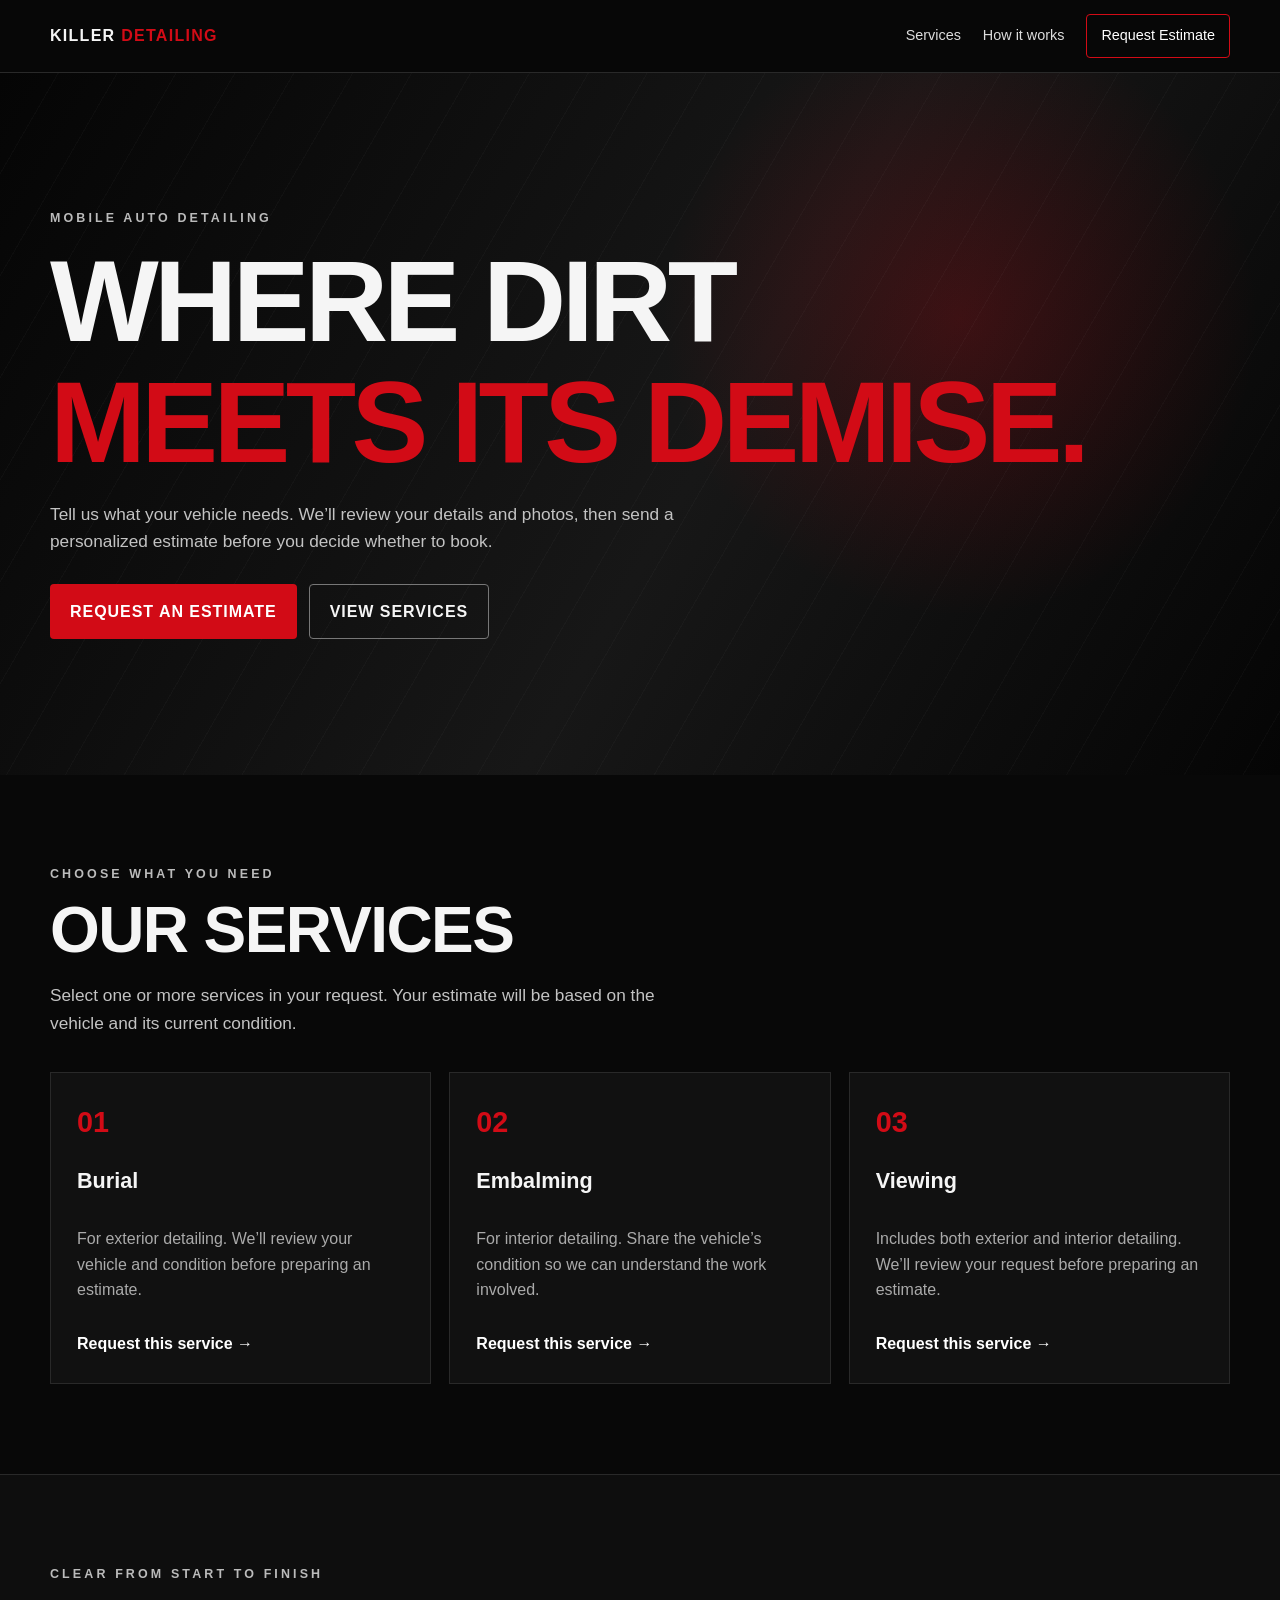
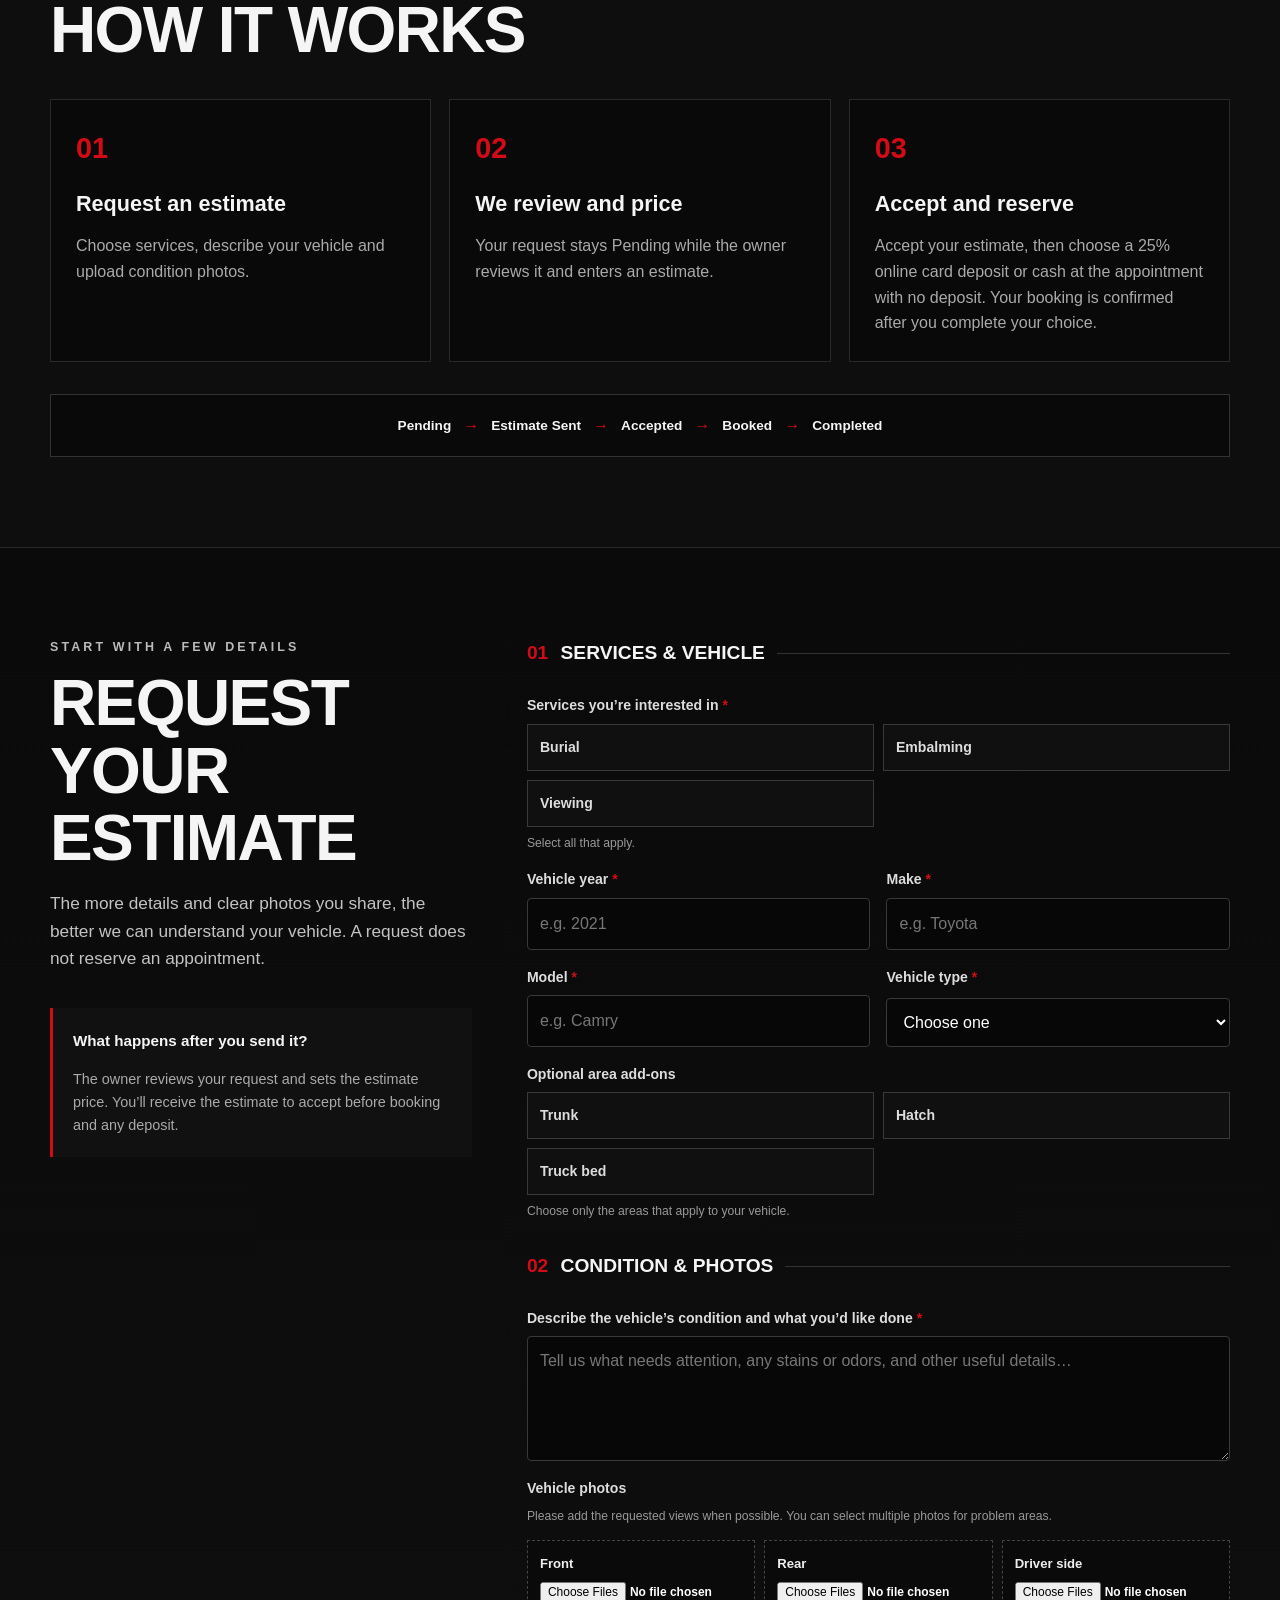
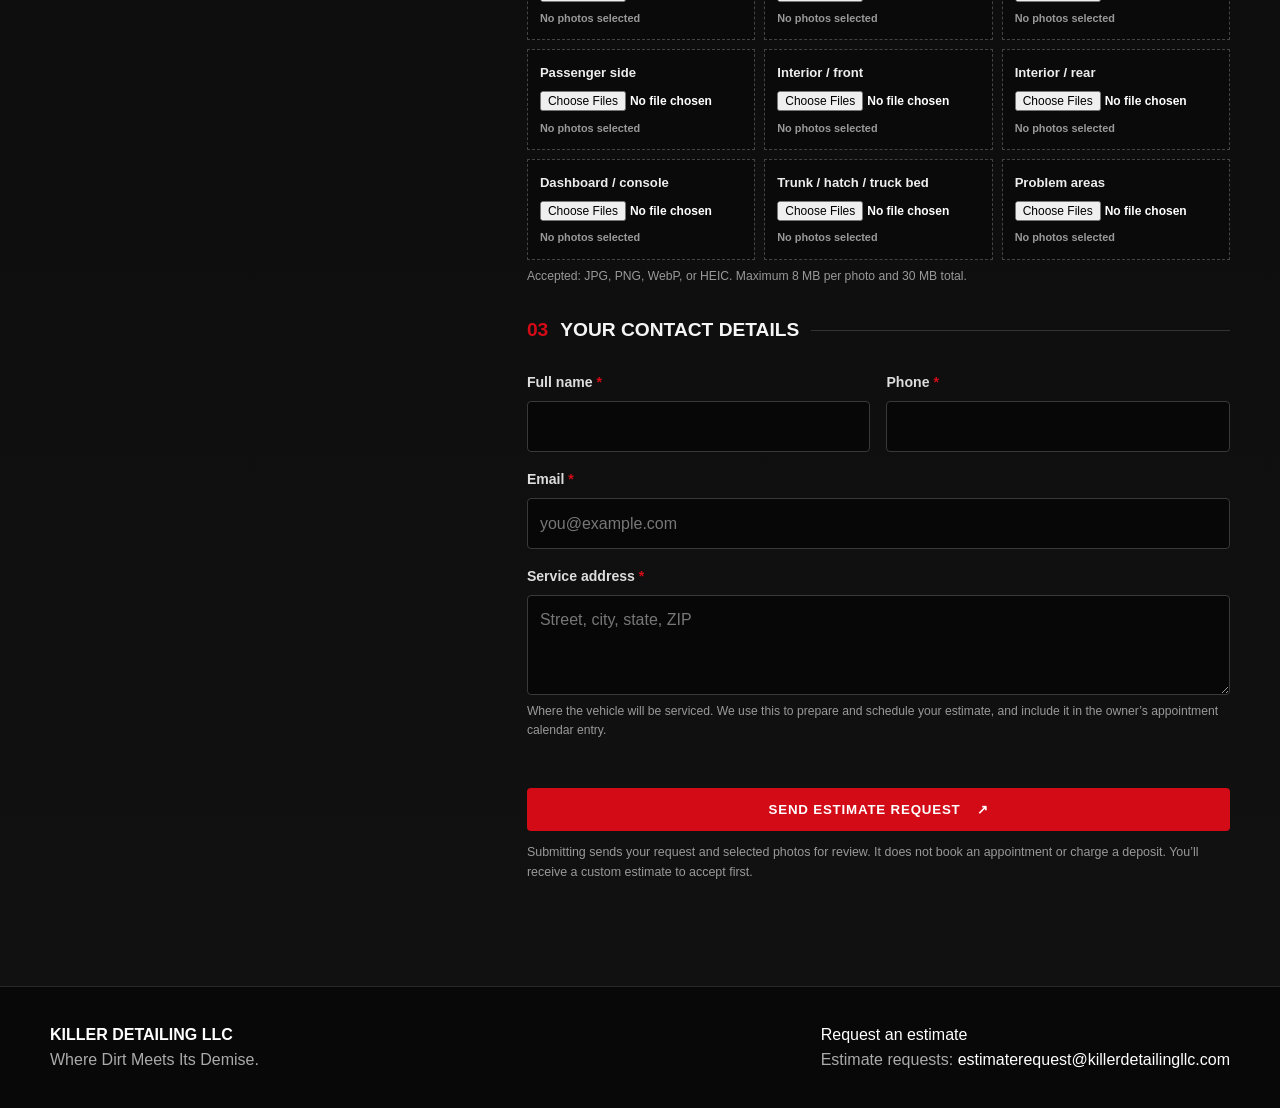
==== index.html @ 16bff670 "Add no-deposit cash booking option" ====
<!doctype html>
<html lang="en">
<head>
  <meta charset="utf-8">
  <meta name="viewport" content="width=device-width, initial-scale=1">
  <meta name="theme-color" content="#080808">
  <meta name="description" content="Request a personalized estimate from Killer Detailing LLC. Send service details and vehicle photos for review.">
  <title>Request an Estimate | Killer Detailing LLC</title>
  <link rel="stylesheet" href="style.css">
</head>
<body>
  <header class="site-header">
    <div class="wrap nav">
      <a class="brand" href="#top">KILLER <span>DETAILING</span></a>
      <nav aria-label="Main navigation">
        <a href="#services">Services</a>
        <a href="#how-it-works">How it works</a>
        <a class="nav-cta" href="#estimate">Request Estimate</a>
      </nav>
    </div>
  </header>

  <main id="top">
    <section class="hero">
      <div class="hero-overlay"></div>
      <div class="wrap hero-content">
        <p class="eyebrow">MOBILE AUTO DETAILING</p>
        <h1>WHERE DIRT<br><span>MEETS ITS DEMISE.</span></h1>
        <p class="hero-copy">Tell us what your vehicle needs. We’ll review your details and photos, then send a personalized estimate before you decide whether to book.</p>
        <div class="hero-buttons">
          <a class="button button-red" href="#estimate">REQUEST AN ESTIMATE</a>
          <a class="button button-outline" href="#services">VIEW SERVICES</a>
        </div>
      </div>
    </section>

    <section id="services" class="section">
      <div class="wrap">
        <p class="eyebrow">CHOOSE WHAT YOU NEED</p>
        <h2>OUR SERVICES</h2>
        <p class="section-lead">Select one or more services in your request. Your estimate will be based on the vehicle and its current condition.</p>
        <div class="cards service-cards">
          <article class="card"><div class="card-icon">01</div><h3>Burial</h3><p>For exterior detailing. We’ll review your vehicle and condition before preparing an estimate.</p><a href="#estimate">Request this service →</a></article>
          <article class="card"><div class="card-icon">02</div><h3>Embalming</h3><p>For interior detailing. Share the vehicle’s condition so we can understand the work involved.</p><a href="#estimate">Request this service →</a></article>
          <article class="card"><div class="card-icon">03</div><h3>Viewing</h3><p>Includes both exterior and interior detailing. We’ll review your request before preparing an estimate.</p><a href="#estimate">Request this service →</a></article>
        </div>
      </div>
    </section>

    <section id="how-it-works" class="section section-dark">
      <div class="wrap">
        <p class="eyebrow">CLEAR FROM START TO FINISH</p>
        <h2>HOW IT WORKS</h2>
        <div class="steps">
          <article><span>01</span><h3>Request an estimate</h3><p>Choose services, describe your vehicle and upload condition photos.</p></article>
          <article><span>02</span><h3>We review and price</h3><p>Your request stays Pending while the owner reviews it and enters an estimate.</p></article>
          <article><span>03</span><h3>Accept and reserve</h3><p>Accept your estimate, then choose a 25% online card deposit or cash at the appointment with no deposit. Your booking is confirmed after you complete your choice.</p></article>
        </div>
        <div class="status-flow" aria-label="Request statuses"><span>Pending</span><i>→</i><span>Estimate Sent</span><i>→</i><span>Accepted</span><i>→</i><span>Booked</span><i>→</i><span>Completed</span></div>
      </div>
    </section>

    <section id="estimate" class="section booking">
      <div class="wrap booking-wrap">
        <div class="estimate-intro">
          <p class="eyebrow">START WITH A FEW DETAILS</p>
          <h2>REQUEST YOUR ESTIMATE</h2>
          <p class="section-lead">The more details and clear photos you share, the better we can understand your vehicle. A request does not reserve an appointment.</p>
          <div class="estimate-note"><strong>What happens after you send it?</strong><p>The owner reviews your request and sets the estimate price. You’ll receive the estimate to accept before booking and any deposit.</p></div>
        </div>
        <form id="estimate-form" class="booking-form">
          <fieldset class="form-section"><legend><span>01</span> Services & vehicle</legend>
            <div class="field full"><span class="field-title">Services you’re interested in <b>*</b></span><div class="service-options">
              <label><input type="checkbox" name="services" value="Burial"><span>Burial</span></label>
              <label><input type="checkbox" name="services" value="Embalming"><span>Embalming</span></label>
              <label><input type="checkbox" name="services" value="Viewing"><span>Viewing</span></label>
            </div><small class="field-hint">Select all that apply.</small></div>
            <div class="field"><label for="year">Vehicle year <b>*</b></label><input id="year" name="year" inputmode="numeric" maxlength="4" placeholder="e.g. 2021" required></div>
            <div class="field"><label for="make">Make <b>*</b></label><input id="make" name="make" placeholder="e.g. Toyota" required></div>
            <div class="field"><label for="model">Model <b>*</b></label><input id="model" name="model" placeholder="e.g. Camry" required></div>
            <div class="field"><label for="vehicle-type">Vehicle type <b>*</b></label><select id="vehicle-type" name="vehicleType" required><option value="">Choose one</option><option>Car / Sedan</option><option>Coupe / Sports car</option><option>Mid-size SUV / Crossover</option><option>Full-size SUV</option><option>Truck</option><option>Van / Minivan</option><option>Other</option></select></div>
            <div class="field full"><span class="field-title">Optional area add-ons</span><div class="service-options addon-options">
              <label><input type="checkbox" name="addons" value="Trunk"><span>Trunk</span></label>
              <label><input type="checkbox" name="addons" value="Hatch"><span>Hatch</span></label>
              <label><input type="checkbox" name="addons" value="Truck bed"><span>Truck bed</span></label>
            </div><small class="field-hint">Choose only the areas that apply to your vehicle.</small></div>
          </fieldset>
          <fieldset class="form-section"><legend><span>02</span> Condition & photos</legend>
            <div class="field full"><label for="condition">Describe the vehicle’s condition and what you’d like done <b>*</b></label><textarea id="condition" name="condition" rows="4" placeholder="Tell us what needs attention, any stains or odors, and other useful details…" required></textarea></div>
            <div class="field full"><span class="field-title">Vehicle photos</span><p class="field-hint photo-intro">Please add the requested views when possible. You can select multiple photos for problem areas.</p><div id="photo-fields" class="photo-fields"></div><small class="field-hint">Accepted: JPG, PNG, WebP, or HEIC. Maximum 8 MB per photo and 30 MB total.</small></div>
          </fieldset>
          <fieldset class="form-section"><legend><span>03</span> Your contact details</legend>
            <div class="field"><label for="name">Full name <b>*</b></label><input id="name" name="name" autocomplete="name" required></div>
            <div class="field"><label for="phone">Phone <b>*</b></label><input id="phone" name="phone" type="tel" autocomplete="tel" required></div>
            <div class="field full"><label for="email">Email <b>*</b></label><input id="email" name="email" type="email" autocomplete="email" placeholder="you@example.com" required></div>
            <div class="field full"><label for="service-address">Service address <b>*</b></label><textarea id="service-address" name="serviceAddress" autocomplete="street-address" rows="3" placeholder="Street, city, state, ZIP" required></textarea><small class="field-hint">Where the vehicle will be serviced. We use this to prepare and schedule your estimate, and include it in the owner’s appointment calendar entry.</small></div>
          </fieldset>
          <label class="form-honey" aria-hidden="true" tabindex="-1">Leave this field empty<input name="website" tabindex="-1" autocomplete="off"></label>
          <div class="form-submit"><button class="button button-red full" type="submit">SEND ESTIMATE REQUEST <span aria-hidden="true">↗</span></button><p>Submitting sends your request and selected photos for review. It does not book an appointment or charge a deposit. You’ll receive a custom estimate to accept first.</p><p id="form-message" class="form-message" role="status" aria-live="polite"></p></div>
        </form>
      </div>
    </section>
  </main>

  <footer><div class="wrap footer-inner"><div><strong>KILLER DETAILING LLC</strong><br><span>Where Dirt Meets Its Demise.</span></div><div><a href="#estimate">Request an estimate</a><br><span>Estimate requests: <a href="mailto:estimaterequest@killerdetailingllc.com">estimaterequest@killerdetailingllc.com</a></span></div></div></footer>
  <script src="script.js"></script>
</body>
</html>
---- style.css ----
:root{--bg:#080808;--panel:#111;--text:#f5f5f5;--muted:#aaa;--red:#d20b16;--line:#292929;--max:1180px}
*{box-sizing:border-box}html{scroll-behavior:smooth}body{margin:0;background:var(--bg);color:var(--text);font-family:Arial,Helvetica,sans-serif;line-height:1.6}a{color:inherit;text-decoration:none}.wrap{width:min(calc(100% - 40px),var(--max));margin:auto}.site-header{position:sticky;top:0;z-index:20;background:rgba(8,8,8,.96);border-bottom:1px solid var(--line);backdrop-filter:blur(10px)}.nav{min-height:72px;display:flex;align-items:center;justify-content:space-between;gap:20px}.brand{font-weight:900;letter-spacing:.08em;font-size:1rem}.brand span{color:var(--red)}nav{display:flex;align-items:center;gap:22px;font-size:.9rem}nav a{color:#ddd}.nav-cta{border:1px solid var(--red);padding:9px 14px;border-radius:4px;color:#fff}
.hero{min-height:78vh;display:flex;align-items:center;position:relative;overflow:hidden;background:radial-gradient(circle at 75% 35%,rgba(210,11,22,.22),transparent 28%),linear-gradient(120deg,#050505,#171717 55%,#050505)}.hero-overlay{position:absolute;inset:0;background:repeating-linear-gradient(120deg,transparent 0 50px,rgba(255,255,255,.025) 50px 51px)}.hero-content{position:relative;padding:90px 0}.eyebrow{font-size:.78rem;letter-spacing:.25em;font-weight:800;color:#bbb;margin:0 0 12px}h1,h2,h3{line-height:1.05;margin:0 0 18px;font-weight:900}h1{font-size:clamp(3.2rem,9vw,7.5rem);letter-spacing:-.04em}h1 span{color:var(--red)}h2{font-size:clamp(2rem,5vw,4rem);letter-spacing:-.025em}h3{font-size:1.35rem}.hero-copy,.section-lead{color:#c3c3c3;max-width:650px;font-size:1.08rem}.hero-copy{max-width:720px}.hero-buttons{display:flex;gap:12px;flex-wrap:wrap;margin-top:28px}.button{display:inline-flex;align-items:center;justify-content:center;gap:16px;border:0;border-radius:4px;padding:14px 20px;font-weight:900;letter-spacing:.06em;cursor:pointer}.button-red{background:var(--red);color:#fff}.button-outline{border:1px solid #777;background:transparent}
.section{padding:90px 0}.section-dark{background:#0e0e0e;border-block:1px solid var(--line)}.cards{display:grid;grid-template-columns:repeat(3,1fr);gap:18px;margin-top:35px}.card{background:var(--panel);border:1px solid var(--line);padding:26px;min-height:235px;display:flex;flex-direction:column}.card-icon{color:var(--red);font-weight:900;font-size:1.8rem;margin-bottom:24px}.card p,.split p{color:var(--muted)}.card a{display:inline-block;margin-top:auto;padding-top:12px;color:#fff;font-weight:800}.steps{display:grid;grid-template-columns:repeat(3,1fr);gap:18px;margin-top:35px}.steps article{border:1px solid var(--line);background:#090909;padding:25px}.steps article>span{color:var(--red);font-size:1.8rem;font-weight:900;display:block;margin-bottom:22px}.steps p{color:var(--muted);margin-bottom:0}.status-flow{display:flex;flex-wrap:wrap;justify-content:center;align-items:center;gap:12px;margin-top:32px;padding:18px;border:1px solid #333;background:#090909}.status-flow span{font-size:.85rem;font-weight:800}.status-flow i{font-style:normal;color:var(--red)}
.booking{background:linear-gradient(180deg,#0a0a0a,#111)}.booking-wrap{display:grid;grid-template-columns:.75fr 1.25fr;gap:55px;align-items:start}.estimate-intro{position:sticky;top:105px}.estimate-note{margin-top:35px;padding:20px;border-left:3px solid var(--red);background:#111}.estimate-note strong{font-size:.95rem}.estimate-note p{color:var(--muted);font-size:.9rem;margin-bottom:0}.booking-form{display:block}.form-section{border:0;border-top:1px solid #333;padding:25px 0 30px;margin:0;display:grid;grid-template-columns:1fr 1fr;gap:16px}.form-section legend{padding:0 12px 0 0;font-size:1.2rem;font-weight:900;text-transform:uppercase}.form-section legend span{color:var(--red);margin-right:7px}.field{display:grid;gap:7px;min-width:0}.field.full{grid-column:1/-1}.field label,.field-title{color:#ddd;font-weight:700;font-size:.88rem}.field label b,.field-title b{color:var(--red)}input,select,textarea{width:100%;border:1px solid #393939;background:#070707;color:#fff;border-radius:4px;padding:12px;font:inherit}input:focus,select:focus,textarea:focus{outline:2px solid var(--red);outline-offset:1px}input::placeholder,textarea::placeholder{color:#777}textarea{resize:vertical;line-height:1.55}.service-options{display:grid;grid-template-columns:repeat(2,1fr);gap:9px}.service-options label{position:relative;display:block}.service-options input{position:absolute;opacity:0;width:1px;height:1px}.service-options label span{display:flex;align-items:center;min-height:47px;padding:10px 12px;border:1px solid #393939;background:#101010;cursor:pointer}.service-options input:checked+span{border-color:var(--red);background:#251012}.service-options input:focus-visible+span{outline:2px solid var(--red)}.field-hint{display:block;color:#999;font-size:.76rem;line-height:1.55}.photo-intro{margin:0 0 7px}.photo-fields{display:grid;grid-template-columns:repeat(3,1fr);gap:9px}.photo-field{min-width:0;display:grid;gap:8px;padding:12px;border:1px dashed #444;background:#0a0a0a}.photo-field span{font-size:.82rem;font-weight:700;color:#eee}.photo-field input{border:0;background:transparent;padding:0;font-size:.75rem}.photo-field small{font-size:.68rem;color:#999}.form-submit{padding-top:18px}.form-submit .full{width:100%}.form-submit>p{font-size:.78rem;color:#999}.form-submit .form-message{padding:12px;border-left:3px solid #8e1b20;background:#1a0c0d;color:#f2c5c7;line-height:1.55}.form-message:empty{display:none}.footer-inner{display:flex;justify-content:space-between;gap:20px}footer{border-top:1px solid var(--line);padding:35px 0;color:#aaa}footer strong{color:#fff}footer a{color:#fff}
@media(max-width:850px){.cards{grid-template-columns:repeat(2,1fr)}.booking-wrap{grid-template-columns:1fr;gap:35px}.estimate-intro{position:static}.steps{gap:12px}.photo-fields{grid-template-columns:repeat(2,1fr)}}
@media(max-width:600px){.wrap{width:min(calc(100% - 32px),var(--max))}.nav{min-height:66px}nav{gap:10px;font-size:.77rem}nav a:not(.nav-cta){display:none}.nav-cta{padding:8px 10px}.hero{min-height:70vh}.hero-content{padding:75px 0}h1{font-size:clamp(3rem,14vw,5rem)}.hero-copy,.section-lead{font-size:1rem}.section{padding:65px 0}.cards,.steps{grid-template-columns:1fr}.card{min-height:0}.card-icon{margin-bottom:15px}.status-flow{gap:8px}.status-flow span{font-size:.73rem}.form-section{grid-template-columns:1fr;gap:14px;padding:22px 0 25px}.field.full{grid-column:auto}.service-options{grid-template-columns:1fr 1fr}.photo-fields{grid-template-columns:1fr 1fr}.footer-inner{display:block}.footer-inner>div+div{margin-top:18px}}
.form-honey{position:absolute!important;left:-10000px!important;width:1px;height:1px;overflow:hidden}
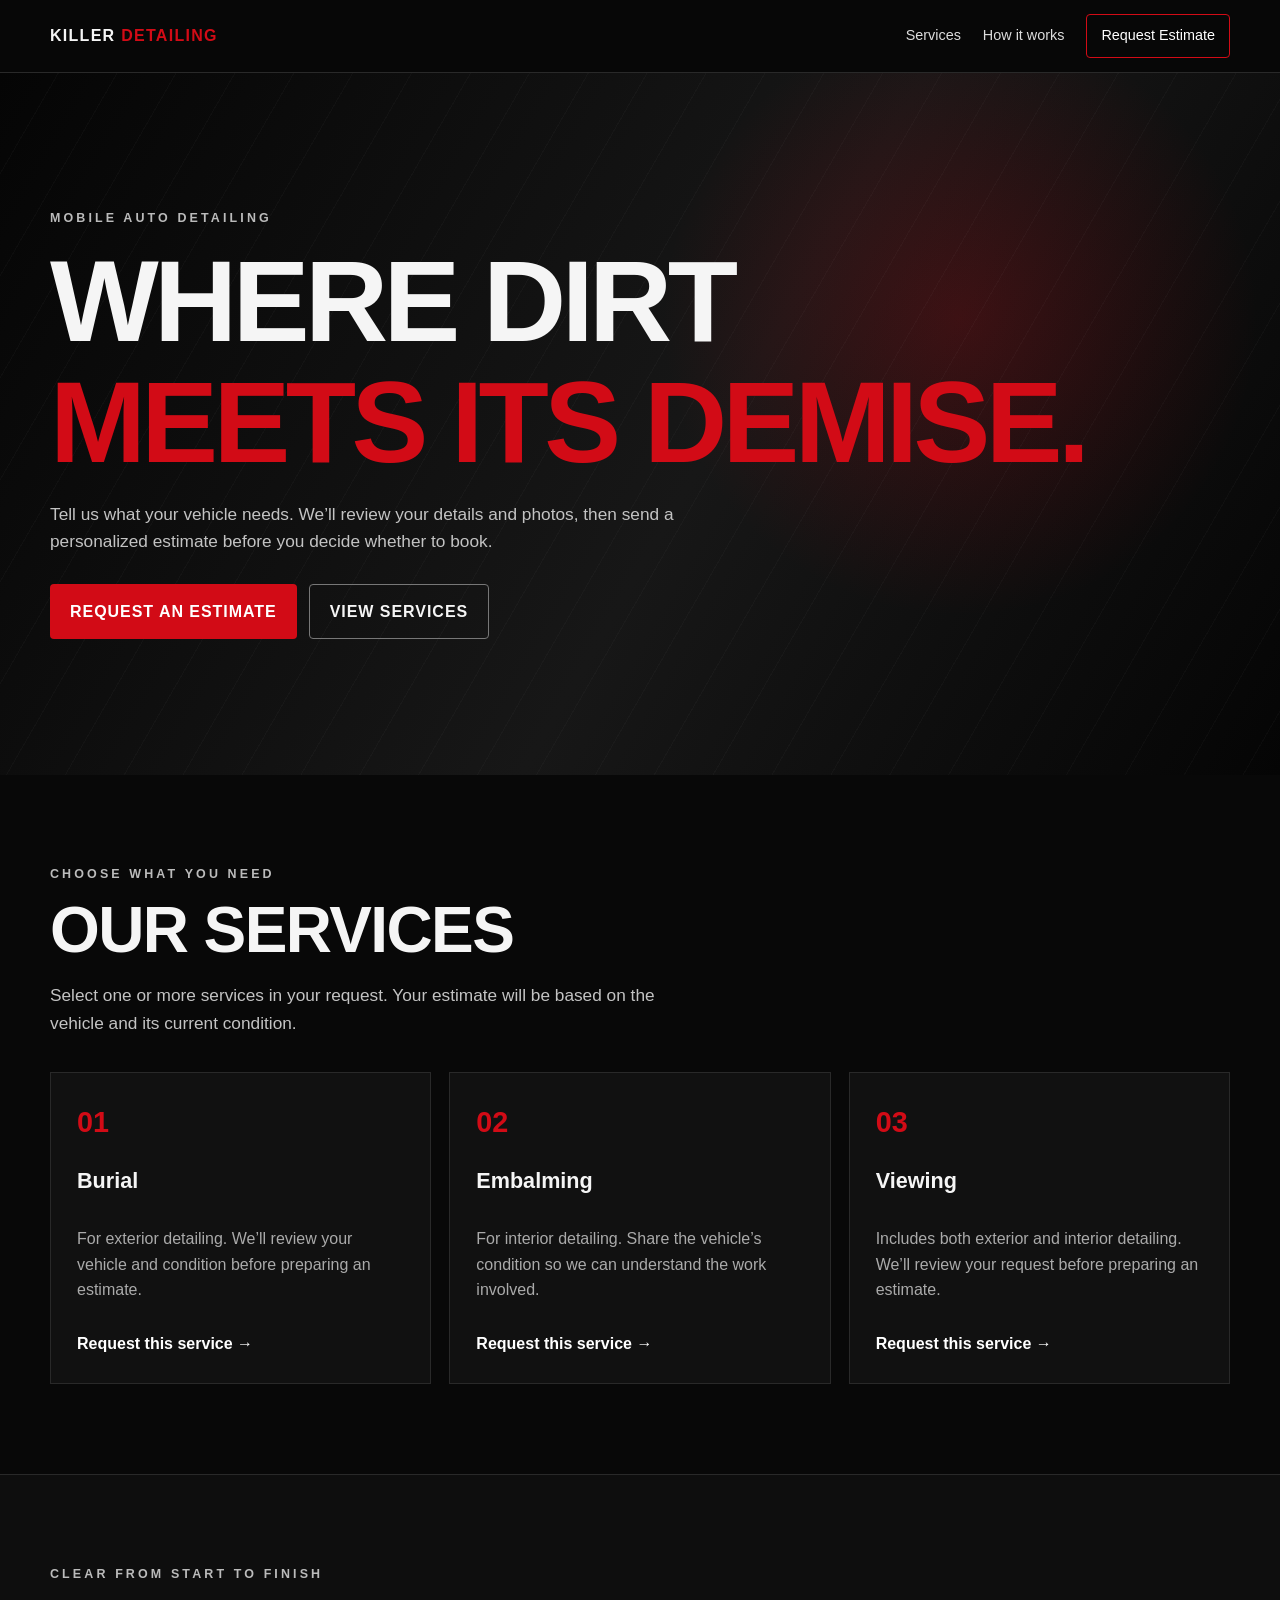
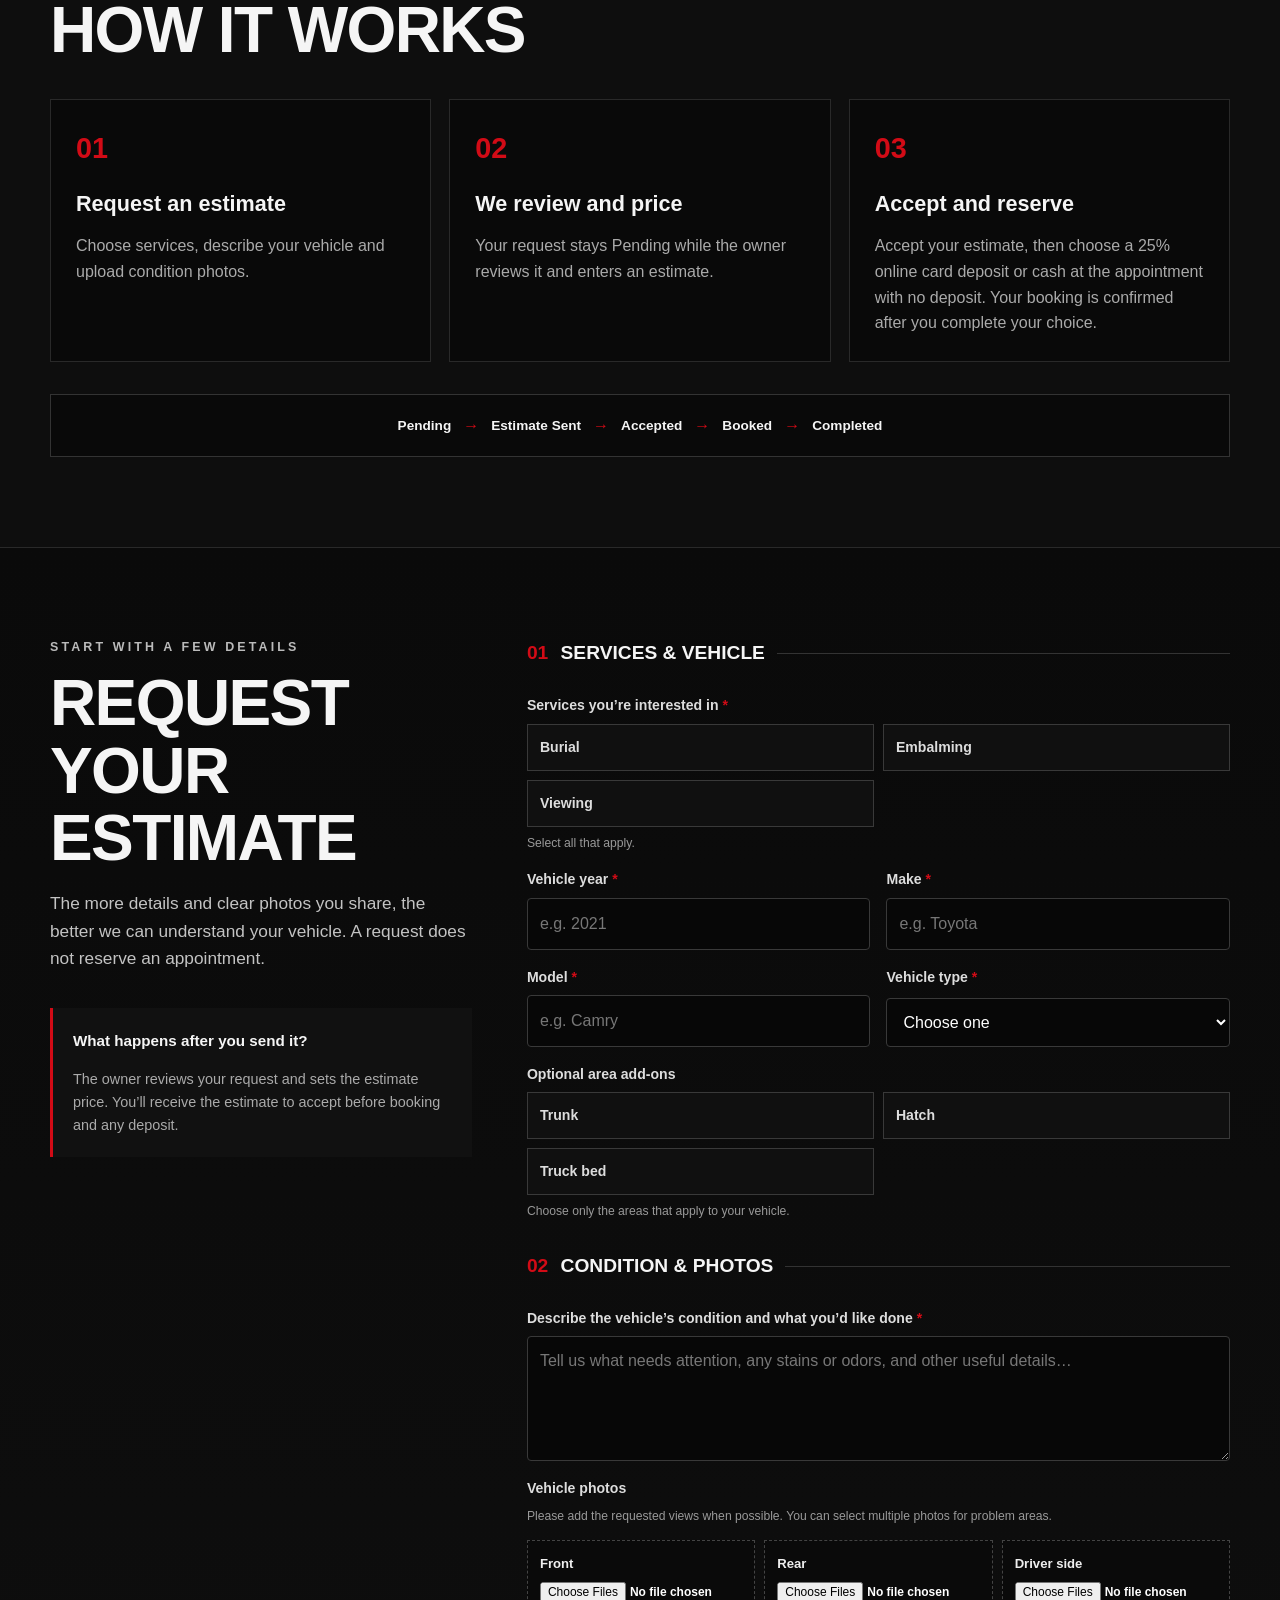
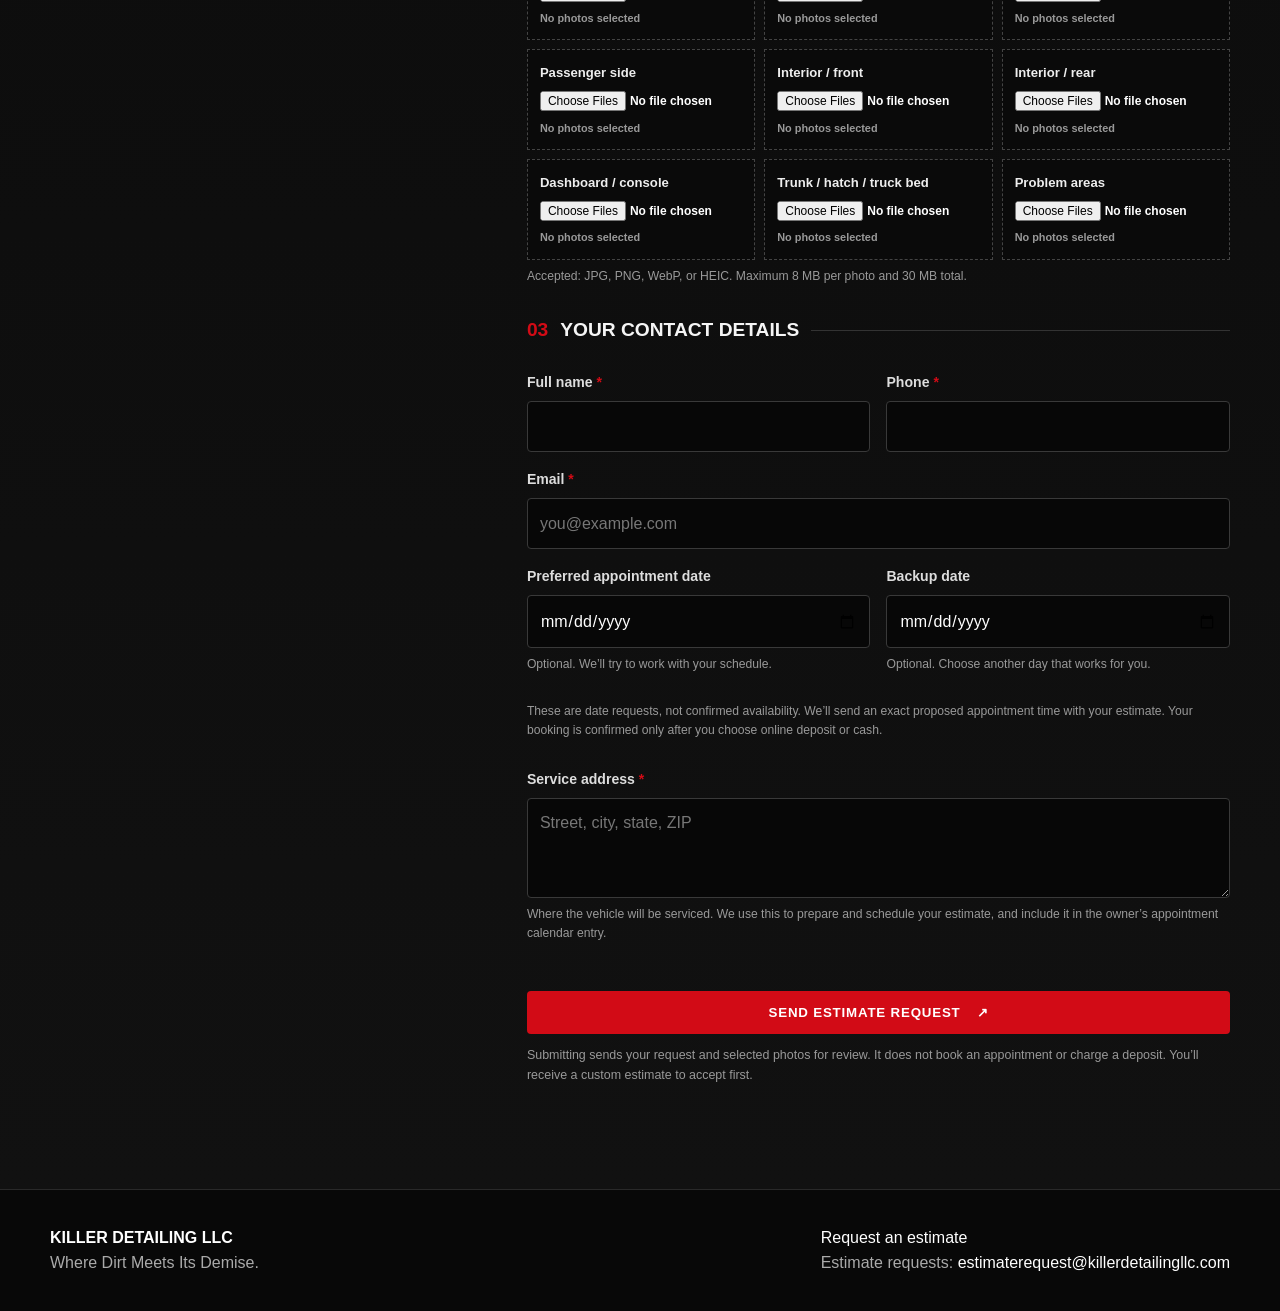
==== commit 65d3e078: "Collect customer preferred appointment dates" ====
--- a/index.html
+++ b/index.html
@@ -93,6 +93,9 @@
             <div class="field"><label for="name">Full name <b>*</b></label><input id="name" name="name" autocomplete="name" required></div>
             <div class="field"><label for="phone">Phone <b>*</b></label><input id="phone" name="phone" type="tel" autocomplete="tel" required></div>
             <div class="field full"><label for="email">Email <b>*</b></label><input id="email" name="email" type="email" autocomplete="email" placeholder="you@example.com" required></div>
+            <div class="field"><label for="preferred-date">Preferred appointment date</label><input id="preferred-date" name="preferredDate" type="date"><small class="field-hint">Optional. We’ll try to work with your schedule.</small></div>
+            <div class="field"><label for="alternate-date">Backup date</label><input id="alternate-date" name="alternateDate" type="date"><small class="field-hint">Optional. Choose another day that works for you.</small></div>
+            <div class="field full"><p class="field-hint">These are date requests, not confirmed availability. We’ll send an exact proposed appointment time with your estimate. Your booking is confirmed only after you choose online deposit or cash.</p></div>
             <div class="field full"><label for="service-address">Service address <b>*</b></label><textarea id="service-address" name="serviceAddress" autocomplete="street-address" rows="3" placeholder="Street, city, state, ZIP" required></textarea><small class="field-hint">Where the vehicle will be serviced. We use this to prepare and schedule your estimate, and include it in the owner’s appointment calendar entry.</small></div>
           </fieldset>
           <label class="form-honey" aria-hidden="true" tabindex="-1">Leave this field empty<input name="website" tabindex="-1" autocomplete="off"></label>
@@ -103,6 +106,6 @@
   </main>
 
   <footer><div class="wrap footer-inner"><div><strong>KILLER DETAILING LLC</strong><br><span>Where Dirt Meets Its Demise.</span></div><div><a href="#estimate">Request an estimate</a><br><span>Estimate requests: <a href="mailto:estimaterequest@killerdetailingllc.com">estimaterequest@killerdetailingllc.com</a></span></div></div></footer>
-  <script src="script.js"></script>
+  <script src="script.js?v=20261103-dates"></script>
 </body>
 </html>
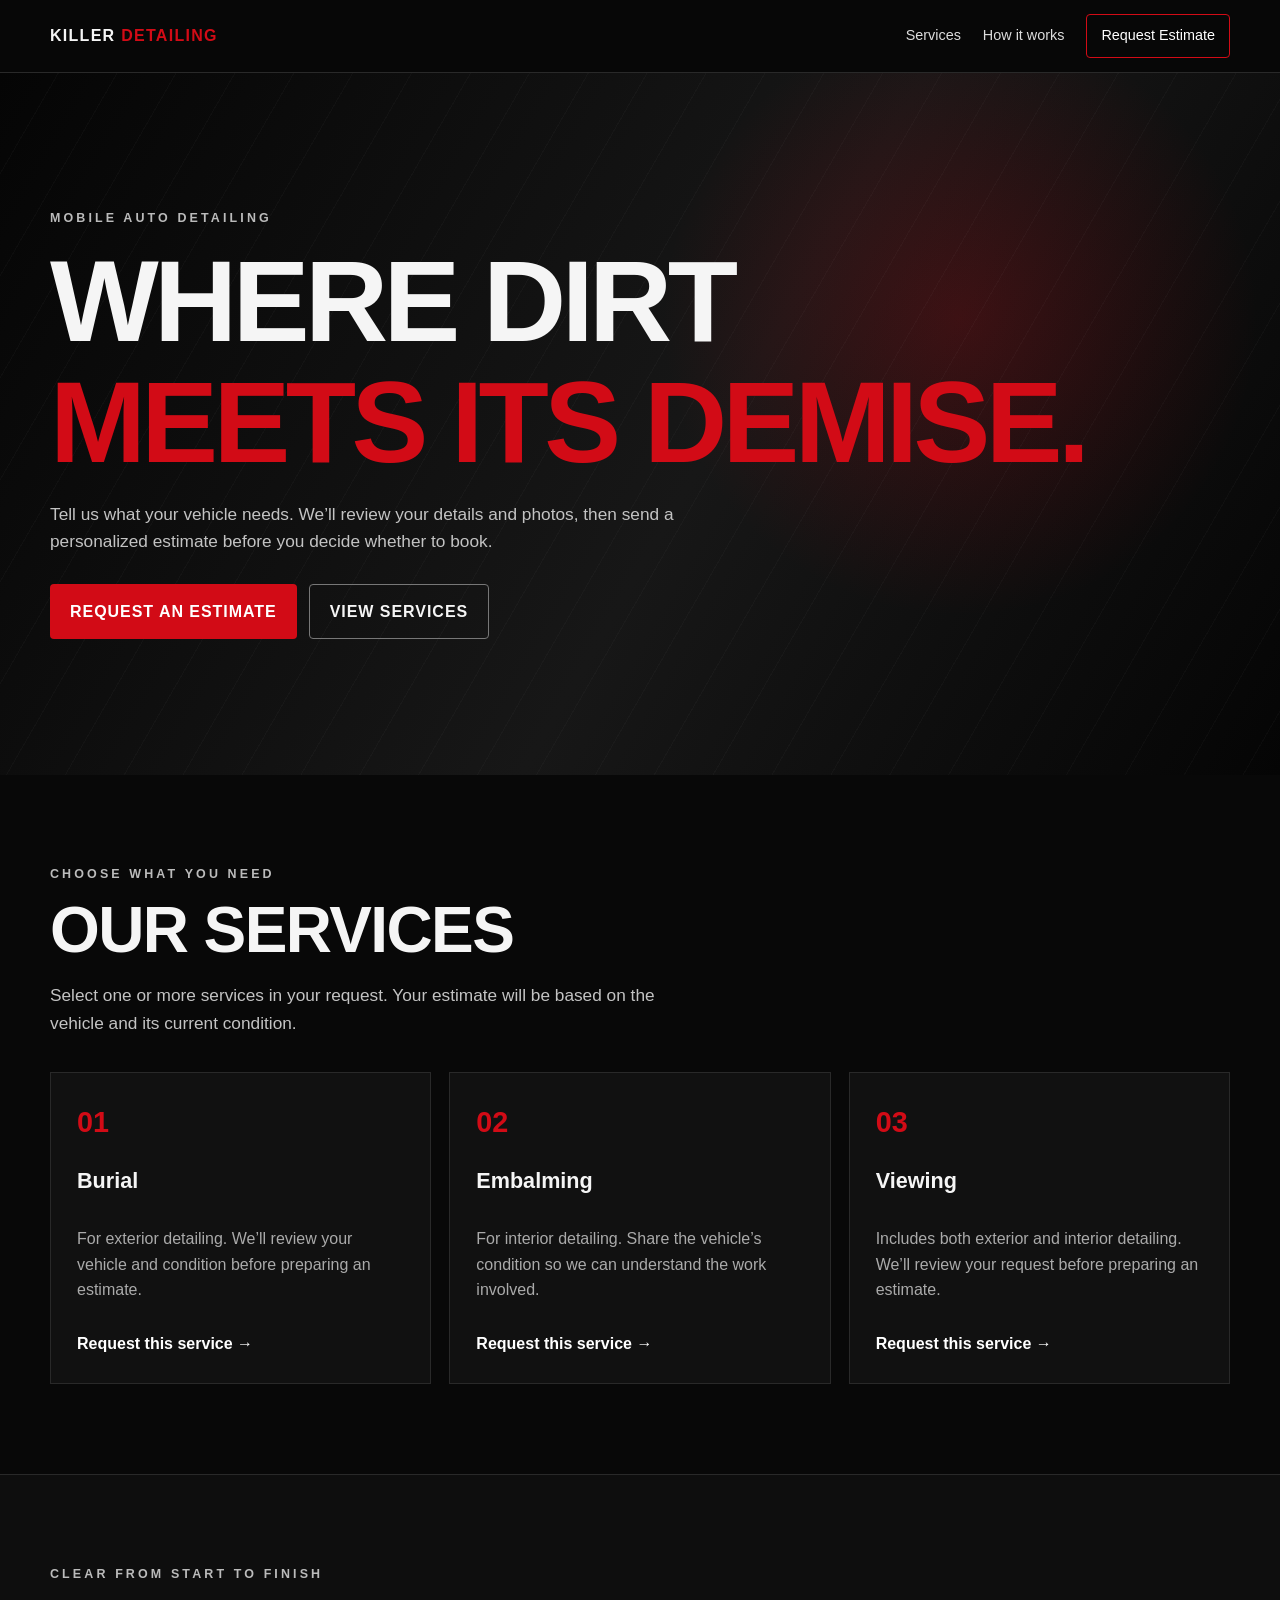
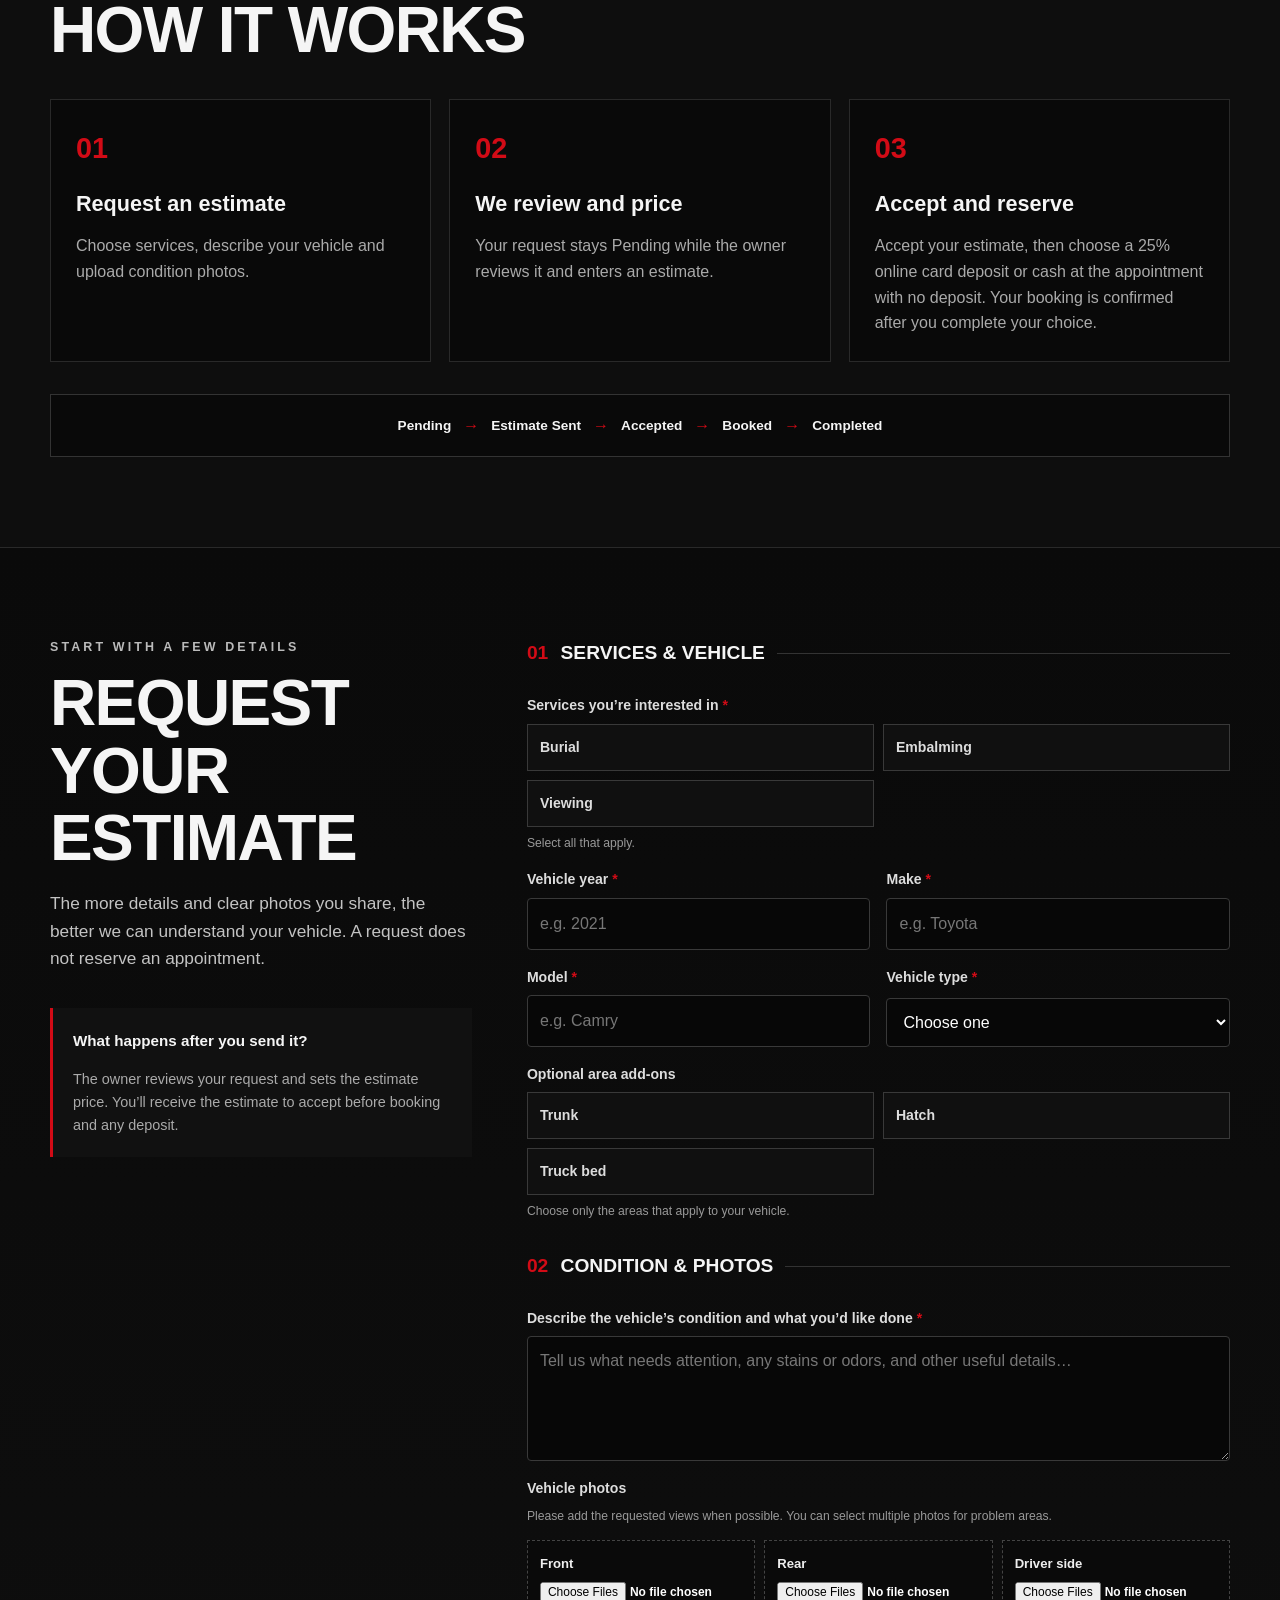
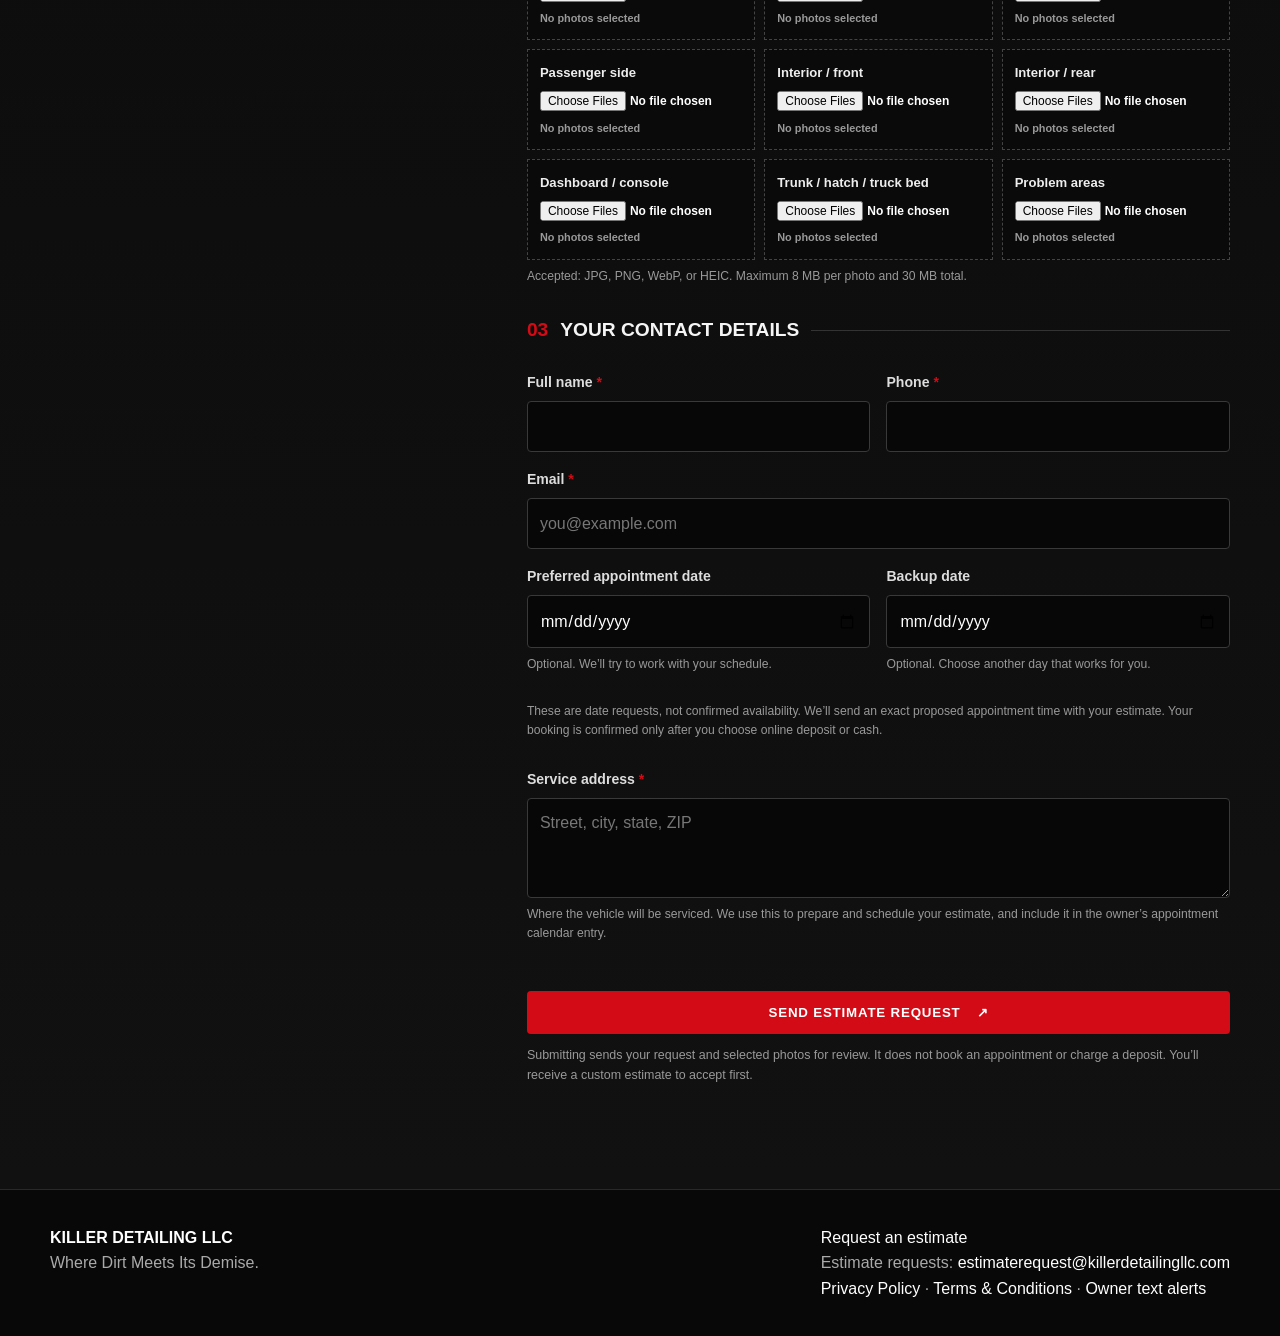
==== commit b82020f1: "Add SMS consent and policy pages" ====
--- a/index.html
+++ b/index.html
@@ -105,7 +105,7 @@
     </section>
   </main>
 
-  <footer><div class="wrap footer-inner"><div><strong>KILLER DETAILING LLC</strong><br><span>Where Dirt Meets Its Demise.</span></div><div><a href="#estimate">Request an estimate</a><br><span>Estimate requests: <a href="mailto:estimaterequest@killerdetailingllc.com">estimaterequest@killerdetailingllc.com</a></span></div></div></footer>
+  <footer><div class="wrap footer-inner"><div><strong>KILLER DETAILING LLC</strong><br><span>Where Dirt Meets Its Demise.</span></div><div><a href="#estimate">Request an estimate</a><br><span>Estimate requests: <a href="mailto:estimaterequest@killerdetailingllc.com">estimaterequest@killerdetailingllc.com</a></span><br><a href="/privacy.html">Privacy Policy</a> · <a href="/terms.html">Terms &amp; Conditions</a> · <a href="/sms-opt-in.html">Owner text alerts</a></div></div></footer>
   <script src="script.js?v=20261103-dates"></script>
 </body>
 </html>
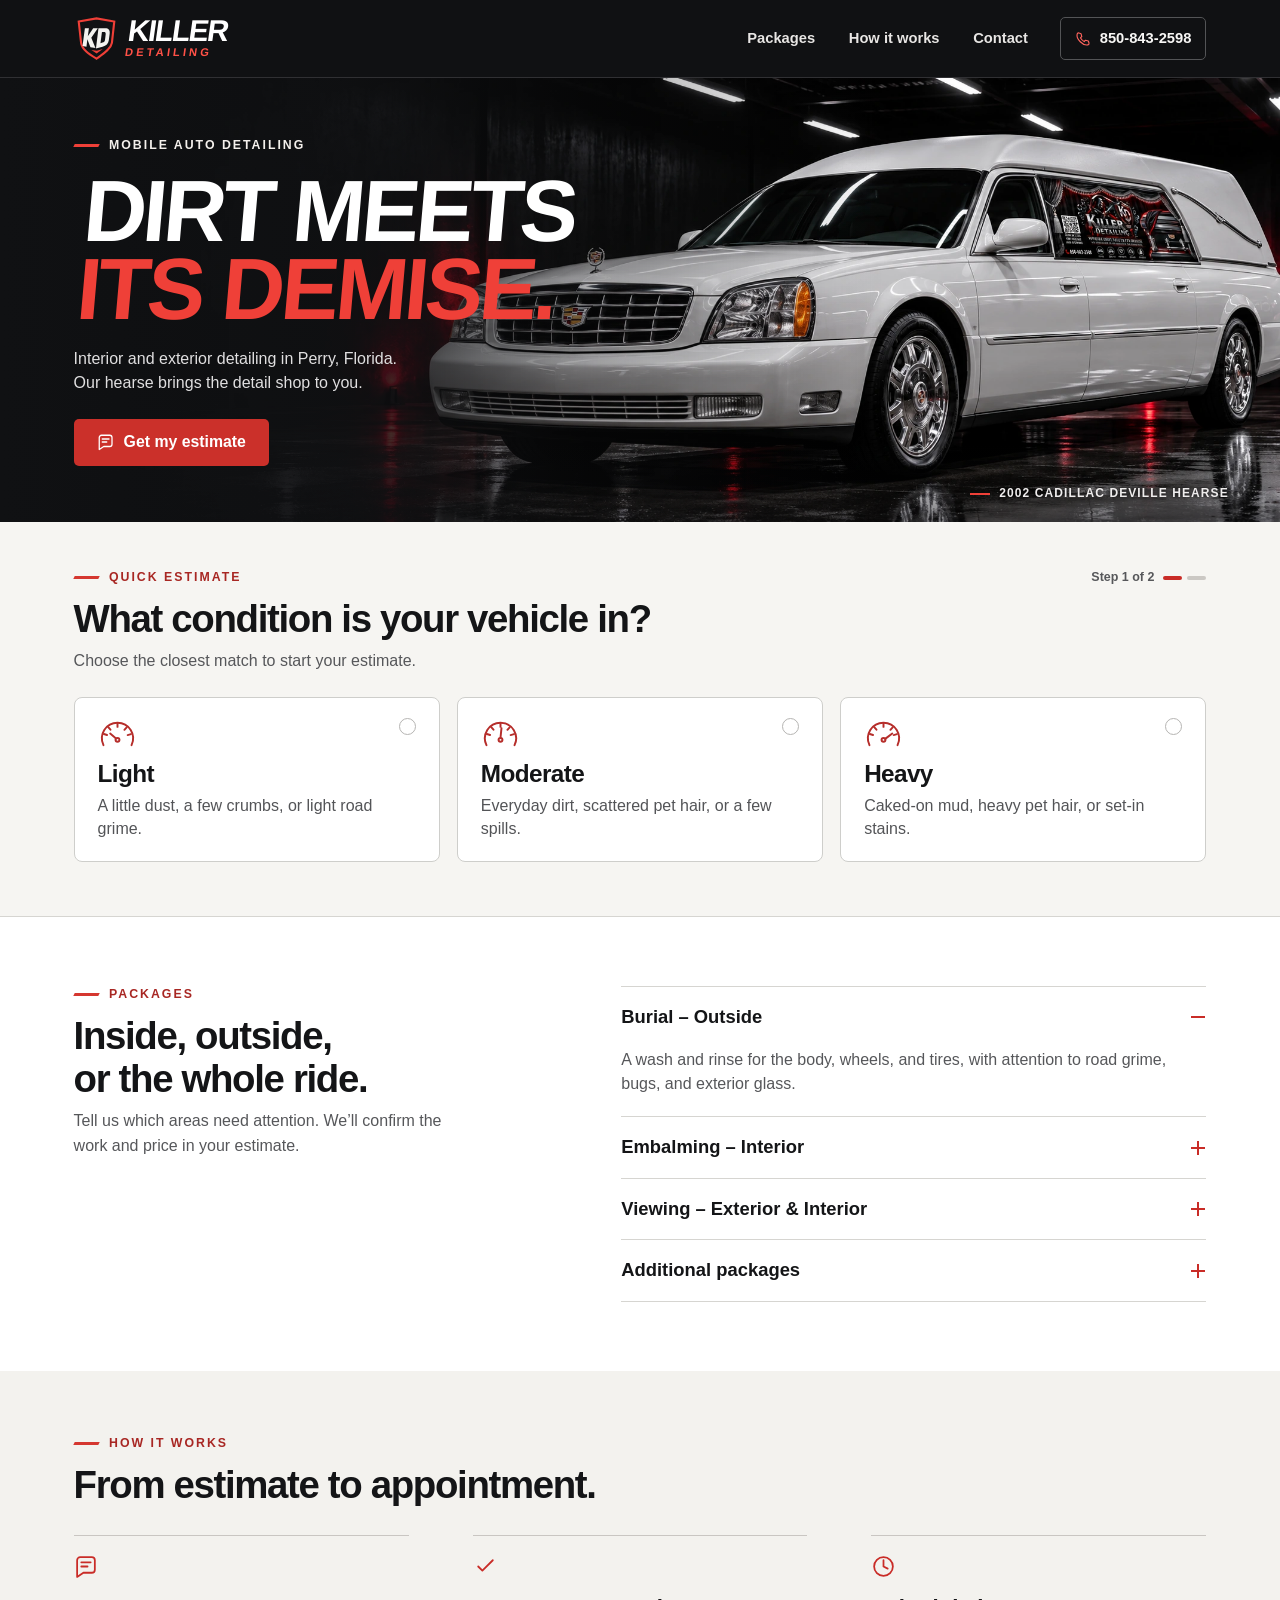
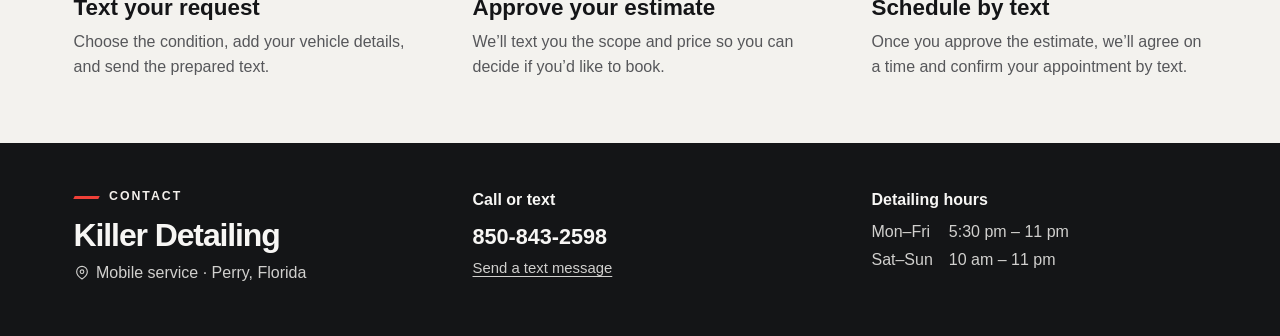
==== commit b2cf7b57: "Launch Killer Detailing homepage with text estimates" ====
--- a/index.html
+++ b/index.html
@@ -1,111 +1,209 @@
-<!doctype html>
-<html lang="en">
-<head>
-  <meta charset="utf-8">
-  <meta name="viewport" content="width=device-width, initial-scale=1">
-  <meta name="theme-color" content="#080808">
-  <meta name="description" content="Request a personalized estimate from Killer Detailing LLC. Send service details and vehicle photos for review.">
-  <title>Request an Estimate | Killer Detailing LLC</title>
-  <link rel="stylesheet" href="style.css">
-</head>
-<body>
-  <header class="site-header">
-    <div class="wrap nav">
-      <a class="brand" href="#top">KILLER <span>DETAILING</span></a>
-      <nav aria-label="Main navigation">
-        <a href="#services">Services</a>
-        <a href="#how-it-works">How it works</a>
-        <a class="nav-cta" href="#estimate">Request Estimate</a>
-      </nav>
-    </div>
-  </header>
-
-  <main id="top">
-    <section class="hero">
-      <div class="hero-overlay"></div>
-      <div class="wrap hero-content">
-        <p class="eyebrow">MOBILE AUTO DETAILING</p>
-        <h1>WHERE DIRT<br><span>MEETS ITS DEMISE.</span></h1>
-        <p class="hero-copy">Tell us what your vehicle needs. We’ll review your details and photos, then send a personalized estimate before you decide whether to book.</p>
-        <div class="hero-buttons">
-          <a class="button button-red" href="#estimate">REQUEST AN ESTIMATE</a>
-          <a class="button button-outline" href="#services">VIEW SERVICES</a>
-        </div>
-      </div>
-    </section>
-
-    <section id="services" class="section">
-      <div class="wrap">
-        <p class="eyebrow">CHOOSE WHAT YOU NEED</p>
-        <h2>OUR SERVICES</h2>
-        <p class="section-lead">Select one or more services in your request. Your estimate will be based on the vehicle and its current condition.</p>
-        <div class="cards service-cards">
-          <article class="card"><div class="card-icon">01</div><h3>Burial</h3><p>For exterior detailing. We’ll review your vehicle and condition before preparing an estimate.</p><a href="#estimate">Request this service →</a></article>
-          <article class="card"><div class="card-icon">02</div><h3>Embalming</h3><p>For interior detailing. Share the vehicle’s condition so we can understand the work involved.</p><a href="#estimate">Request this service →</a></article>
-          <article class="card"><div class="card-icon">03</div><h3>Viewing</h3><p>Includes both exterior and interior detailing. We’ll review your request before preparing an estimate.</p><a href="#estimate">Request this service →</a></article>
-        </div>
-      </div>
-    </section>
-
-    <section id="how-it-works" class="section section-dark">
-      <div class="wrap">
-        <p class="eyebrow">CLEAR FROM START TO FINISH</p>
-        <h2>HOW IT WORKS</h2>
-        <div class="steps">
-          <article><span>01</span><h3>Request an estimate</h3><p>Choose services, describe your vehicle and upload condition photos.</p></article>
-          <article><span>02</span><h3>We review and price</h3><p>Your request stays Pending while the owner reviews it and enters an estimate.</p></article>
-          <article><span>03</span><h3>Accept and reserve</h3><p>Accept your estimate, then choose a 25% online card deposit or cash at the appointment with no deposit. Your booking is confirmed after you complete your choice.</p></article>
-        </div>
-        <div class="status-flow" aria-label="Request statuses"><span>Pending</span><i>→</i><span>Estimate Sent</span><i>→</i><span>Accepted</span><i>→</i><span>Booked</span><i>→</i><span>Completed</span></div>
-      </div>
-    </section>
-
-    <section id="estimate" class="section booking">
-      <div class="wrap booking-wrap">
-        <div class="estimate-intro">
-          <p class="eyebrow">START WITH A FEW DETAILS</p>
-          <h2>REQUEST YOUR ESTIMATE</h2>
-          <p class="section-lead">The more details and clear photos you share, the better we can understand your vehicle. A request does not reserve an appointment.</p>
-          <div class="estimate-note"><strong>What happens after you send it?</strong><p>The owner reviews your request and sets the estimate price. You’ll receive the estimate to accept before booking and any deposit.</p></div>
-        </div>
-        <form id="estimate-form" class="booking-form">
-          <fieldset class="form-section"><legend><span>01</span> Services & vehicle</legend>
-            <div class="field full"><span class="field-title">Services you’re interested in <b>*</b></span><div class="service-options">
-              <label><input type="checkbox" name="services" value="Burial"><span>Burial</span></label>
-              <label><input type="checkbox" name="services" value="Embalming"><span>Embalming</span></label>
-              <label><input type="checkbox" name="services" value="Viewing"><span>Viewing</span></label>
-            </div><small class="field-hint">Select all that apply.</small></div>
-            <div class="field"><label for="year">Vehicle year <b>*</b></label><input id="year" name="year" inputmode="numeric" maxlength="4" placeholder="e.g. 2021" required></div>
-            <div class="field"><label for="make">Make <b>*</b></label><input id="make" name="make" placeholder="e.g. Toyota" required></div>
-            <div class="field"><label for="model">Model <b>*</b></label><input id="model" name="model" placeholder="e.g. Camry" required></div>
-            <div class="field"><label for="vehicle-type">Vehicle type <b>*</b></label><select id="vehicle-type" name="vehicleType" required><option value="">Choose one</option><option>Car / Sedan</option><option>Coupe / Sports car</option><option>Mid-size SUV / Crossover</option><option>Full-size SUV</option><option>Truck</option><option>Van / Minivan</option><option>Other</option></select></div>
-            <div class="field full"><span class="field-title">Optional area add-ons</span><div class="service-options addon-options">
-              <label><input type="checkbox" name="addons" value="Trunk"><span>Trunk</span></label>
-              <label><input type="checkbox" name="addons" value="Hatch"><span>Hatch</span></label>
-              <label><input type="checkbox" name="addons" value="Truck bed"><span>Truck bed</span></label>
-            </div><small class="field-hint">Choose only the areas that apply to your vehicle.</small></div>
-          </fieldset>
-          <fieldset class="form-section"><legend><span>02</span> Condition & photos</legend>
-            <div class="field full"><label for="condition">Describe the vehicle’s condition and what you’d like done <b>*</b></label><textarea id="condition" name="condition" rows="4" placeholder="Tell us what needs attention, any stains or odors, and other useful details…" required></textarea></div>
-            <div class="field full"><span class="field-title">Vehicle photos</span><p class="field-hint photo-intro">Please add the requested views when possible. You can select multiple photos for problem areas.</p><div id="photo-fields" class="photo-fields"></div><small class="field-hint">Accepted: JPG, PNG, WebP, or HEIC. Maximum 8 MB per photo and 30 MB total.</small></div>
-          </fieldset>
-          <fieldset class="form-section"><legend><span>03</span> Your contact details</legend>
-            <div class="field"><label for="name">Full name <b>*</b></label><input id="name" name="name" autocomplete="name" required></div>
-            <div class="field"><label for="phone">Phone <b>*</b></label><input id="phone" name="phone" type="tel" autocomplete="tel" required></div>
-            <div class="field full"><label for="email">Email <b>*</b></label><input id="email" name="email" type="email" autocomplete="email" placeholder="you@example.com" required></div>
-            <div class="field"><label for="preferred-date">Preferred appointment date</label><input id="preferred-date" name="preferredDate" type="date"><small class="field-hint">Optional. We’ll try to work with your schedule.</small></div>
-            <div class="field"><label for="alternate-date">Backup date</label><input id="alternate-date" name="alternateDate" type="date"><small class="field-hint">Optional. Choose another day that works for you.</small></div>
-            <div class="field full"><p class="field-hint">These are date requests, not confirmed availability. We’ll send an exact proposed appointment time with your estimate. Your booking is confirmed only after you choose online deposit or cash.</p></div>
-            <div class="field full"><label for="service-address">Service address <b>*</b></label><textarea id="service-address" name="serviceAddress" autocomplete="street-address" rows="3" placeholder="Street, city, state, ZIP" required></textarea><small class="field-hint">Where the vehicle will be serviced. We use this to prepare and schedule your estimate, and include it in the owner’s appointment calendar entry.</small></div>
-          </fieldset>
-          <label class="form-honey" aria-hidden="true" tabindex="-1">Leave this field empty<input name="website" tabindex="-1" autocomplete="off"></label>
-          <div class="form-submit"><button class="button button-red full" type="submit">SEND ESTIMATE REQUEST <span aria-hidden="true">↗</span></button><p>Submitting sends your request and selected photos for review. It does not book an appointment or charge a deposit. You’ll receive a custom estimate to accept first.</p><p id="form-message" class="form-message" role="status" aria-live="polite"></p></div>
-        </form>
-      </div>
-    </section>
-  </main>
-
-  <footer><div class="wrap footer-inner"><div><strong>KILLER DETAILING LLC</strong><br><span>Where Dirt Meets Its Demise.</span></div><div><a href="#estimate">Request an estimate</a><br><span>Estimate requests: <a href="mailto:estimaterequest@killerdetailingllc.com">estimaterequest@killerdetailingllc.com</a></span><br><a href="/privacy.html">Privacy Policy</a> · <a href="/terms.html">Terms &amp; Conditions</a> · <a href="/sms-opt-in.html">Owner text alerts</a></div></div></footer>
-  <script src="script.js?v=20261103-dates"></script>
-</body>
-</html>
+<!doctype html>
+<html lang="en">
+<head>
+  <meta charset="utf-8">
+  <meta name="viewport" content="width=device-width, initial-scale=1">
+  <meta name="theme-color" content="#0d0e0f">
+  <meta name="description" content="Mobile auto detailing in Perry, Florida. Choose your vehicle’s condition and text Killer Detailing for a personal estimate.">
+  <title>Killer Detailing | Mobile Auto Detailing in Perry, FL</title>
+  <link rel="icon" href="[data-uri]" type="image/svg+xml">
+
+  <style>*{box-sizing:border-box}
+:root{--ink:#141517;--paper:#f6f5f2;--red:#c92c27;--bright:#ef4038;--gray:#56575a;--line:#d6d5d1;--display:"Barlow Condensed","Arial Narrow",Impact,Haettenschweiler,"Arial Black",sans-serif;--body:"DM Sans",Arial,Helvetica,sans-serif}
+html{scroll-behavior:smooth;scroll-padding-top:1rem}
+body{margin:0;font:1rem/1.55 var(--body);color:var(--ink);background:white}
+[hidden]{display:none!important}a{color:inherit}button,input,select,textarea{font:inherit}a,button{-webkit-tap-highlight-color:transparent}button{cursor:pointer}button:disabled{cursor:default}button:focus-visible,a:focus-visible,input:focus-visible,select:focus-visible,summary:focus-visible,textarea:focus-visible{outline:3px solid #1774b0;outline-offset:4px}h1,h2,h3,p{margin:0}h1,h2,h3{text-wrap:balance}h2:focus{outline:none}.wrap{width:min(1200px,calc(100% - clamp(38px,11.5vw,176px)));margin-inline:auto}.symbols{position:absolute;width:0;height:0;overflow:hidden}.icon,.gauge{fill:none;stroke:currentColor;stroke-width:1.7;stroke-linecap:round;stroke-linejoin:round;flex:none}.icon{width:21px;height:21px}.skip{position:fixed;top:-90px;left:1rem;padding:10px 15px;z-index:5;background:#fff}.skip:focus{top:10px}
+.site-header{background:#101113;color:#f8f7f5;border-bottom:1px solid #303033}.header-inner{min-height:77px;display:flex;align-items:center;justify-content:space-between;gap:2rem}.brand{display:inline-flex;align-items:center;gap:8px;color:white;text-decoration:none}.brand img{width:45px;height:auto}.brand-words{display:flex;flex-direction:column;transform:skewX(-8deg)}.brand-words strong{font:900 1.88rem/.93 var(--display);letter-spacing:-1.5px}.brand-words>span{font:bold .70rem/1.4 var(--body);letter-spacing:3.05px;color:#ff5147}.main-nav{display:flex;gap:2.1rem;margin-left:auto}.main-nav a,.phone-link{font-size:.92rem;font-weight:650;text-decoration:none}.main-nav a{color:#e8e6e4}.main-nav a:hover,.footer-text:hover{color:#ff665c}.phone-link{display:flex;align-items:center;gap:.55rem;border:1px solid #535456;border-radius:5px;padding:9px 14px}.phone-link .icon{width:16px;height:16px;color:#ff655e}.phone-link:hover{background:#28282b}
+.hero{position:relative;isolation:isolate;overflow:hidden;background:#111214;color:#fff}.hero-photo,.hero-shade{position:absolute;z-index:-1;inset:0}.hero-photo{left:7%;background:url('[data-uri]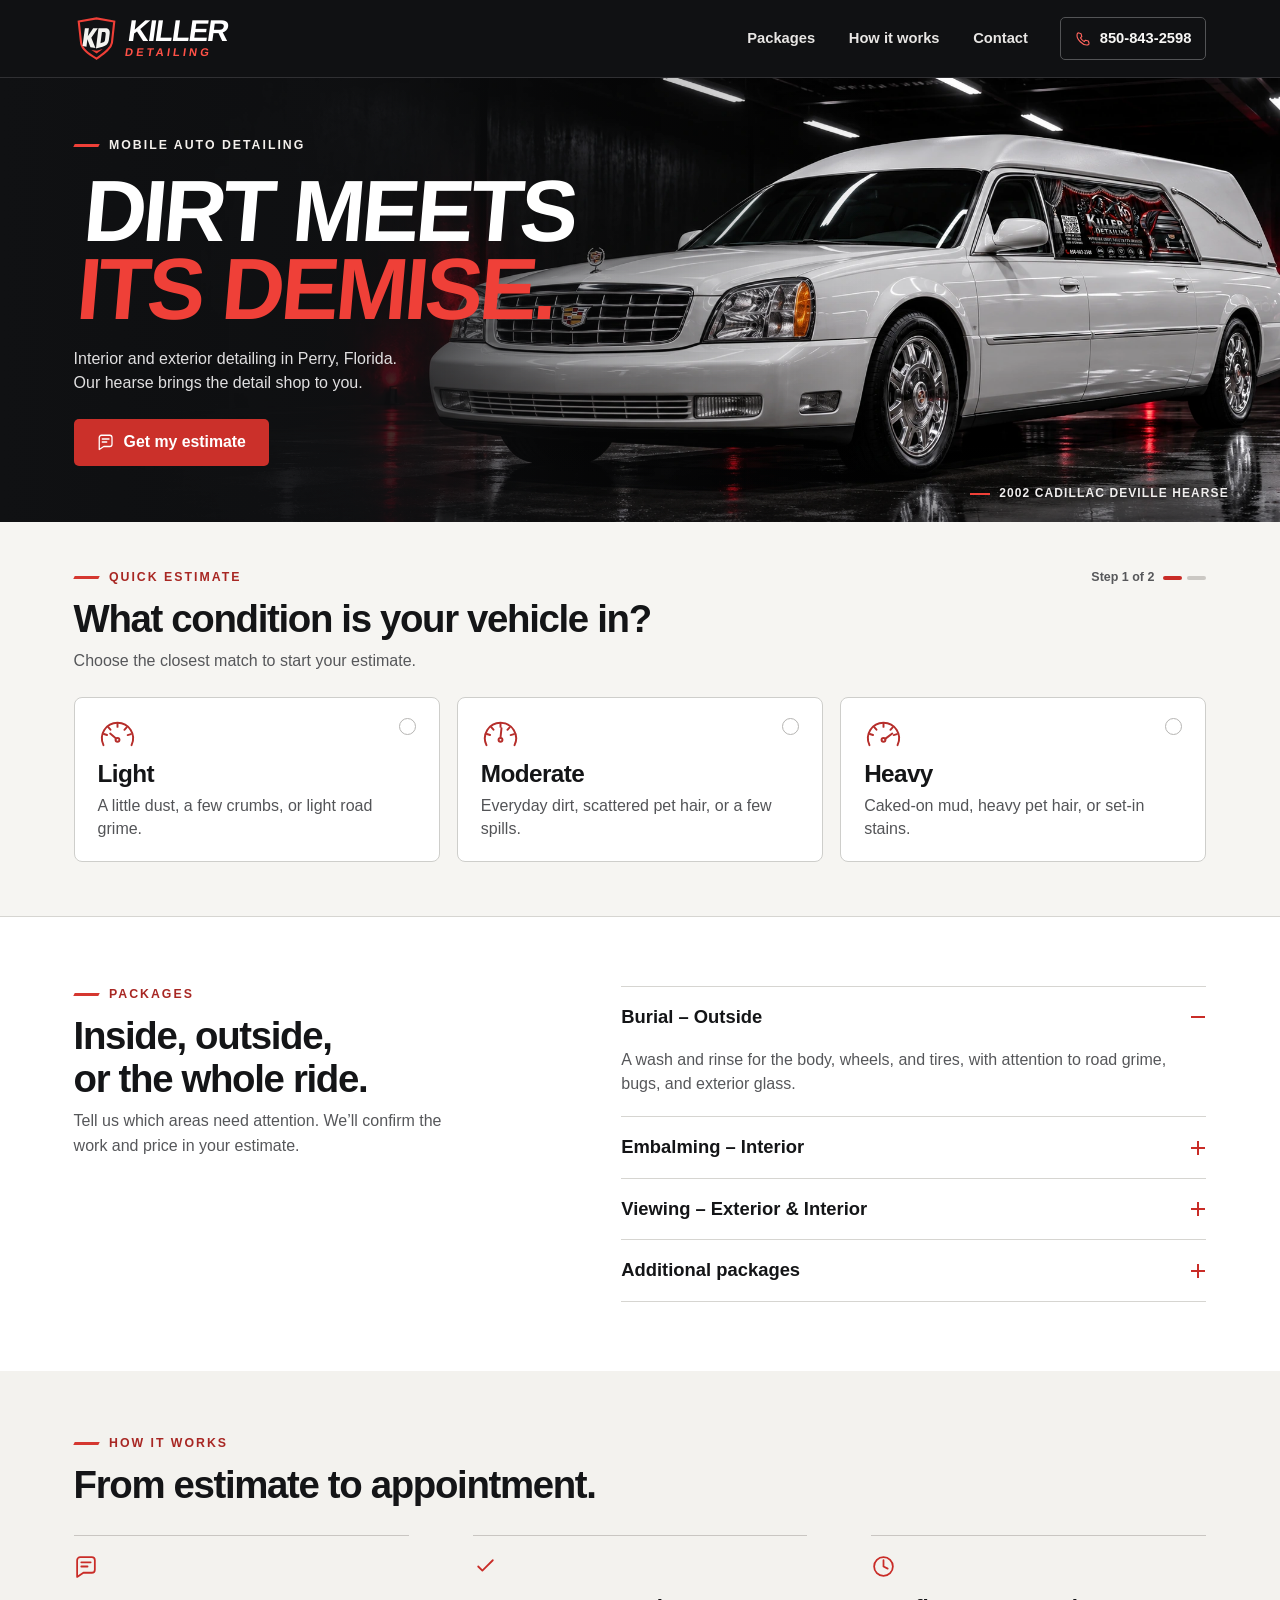
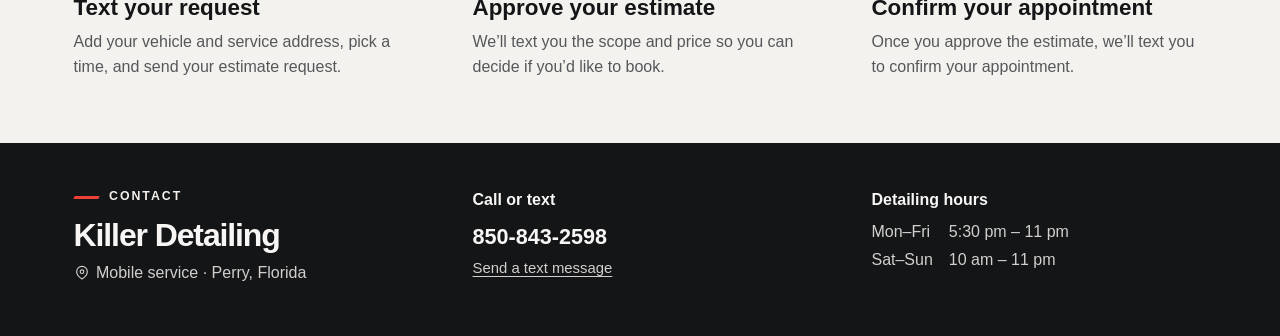
==== commit da9b04cd: "Collect full service address and preferred appointment time" ====
--- a/index.html
+++ b/index.html
@@ -1,79 +1,90 @@
-<!doctype html>
-<html lang="en">
-<head>
-  <meta charset="utf-8">
-  <meta name="viewport" content="width=device-width, initial-scale=1">
-  <meta name="theme-color" content="#0d0e0f">
-  <meta name="description" content="Mobile auto detailing in Perry, Florida. Choose your vehicle’s condition and text Killer Detailing for a personal estimate.">
-  <title>Killer Detailing | Mobile Auto Detailing in Perry, FL</title>
-  <link rel="icon" href="[data-uri]" type="image/svg+xml">
-
-  <style>*{box-sizing:border-box}
-:root{--ink:#141517;--paper:#f6f5f2;--red:#c92c27;--bright:#ef4038;--gray:#56575a;--line:#d6d5d1;--display:"Barlow Condensed","Arial Narrow",Impact,Haettenschweiler,"Arial Black",sans-serif;--body:"DM Sans",Arial,Helvetica,sans-serif}
-html{scroll-behavior:smooth;scroll-padding-top:1rem}
-body{margin:0;font:1rem/1.55 var(--body);color:var(--ink);background:white}
-[hidden]{display:none!important}a{color:inherit}button,input,select,textarea{font:inherit}a,button{-webkit-tap-highlight-color:transparent}button{cursor:pointer}button:disabled{cursor:default}button:focus-visible,a:focus-visible,input:focus-visible,select:focus-visible,summary:focus-visible,textarea:focus-visible{outline:3px solid #1774b0;outline-offset:4px}h1,h2,h3,p{margin:0}h1,h2,h3{text-wrap:balance}h2:focus{outline:none}.wrap{width:min(1200px,calc(100% - clamp(38px,11.5vw,176px)));margin-inline:auto}.symbols{position:absolute;width:0;height:0;overflow:hidden}.icon,.gauge{fill:none;stroke:currentColor;stroke-width:1.7;stroke-linecap:round;stroke-linejoin:round;flex:none}.icon{width:21px;height:21px}.skip{position:fixed;top:-90px;left:1rem;padding:10px 15px;z-index:5;background:#fff}.skip:focus{top:10px}
-.site-header{background:#101113;color:#f8f7f5;border-bottom:1px solid #303033}.header-inner{min-height:77px;display:flex;align-items:center;justify-content:space-between;gap:2rem}.brand{display:inline-flex;align-items:center;gap:8px;color:white;text-decoration:none}.brand img{width:45px;height:auto}.brand-words{display:flex;flex-direction:column;transform:skewX(-8deg)}.brand-words strong{font:900 1.88rem/.93 var(--display);letter-spacing:-1.5px}.brand-words>span{font:bold .70rem/1.4 var(--body);letter-spacing:3.05px;color:#ff5147}.main-nav{display:flex;gap:2.1rem;margin-left:auto}.main-nav a,.phone-link{font-size:.92rem;font-weight:650;text-decoration:none}.main-nav a{color:#e8e6e4}.main-nav a:hover,.footer-text:hover{color:#ff665c}.phone-link{display:flex;align-items:center;gap:.55rem;border:1px solid #535456;border-radius:5px;padding:9px 14px}.phone-link .icon{width:16px;height:16px;color:#ff655e}.phone-link:hover{background:#28282b}
-.hero{position:relative;isolation:isolate;overflow:hidden;background:#111214;color:#fff}.hero-photo,.hero-shade{position:absolute;z-index:-1;inset:0}.hero-photo{left:7%;background:url('[data-uri]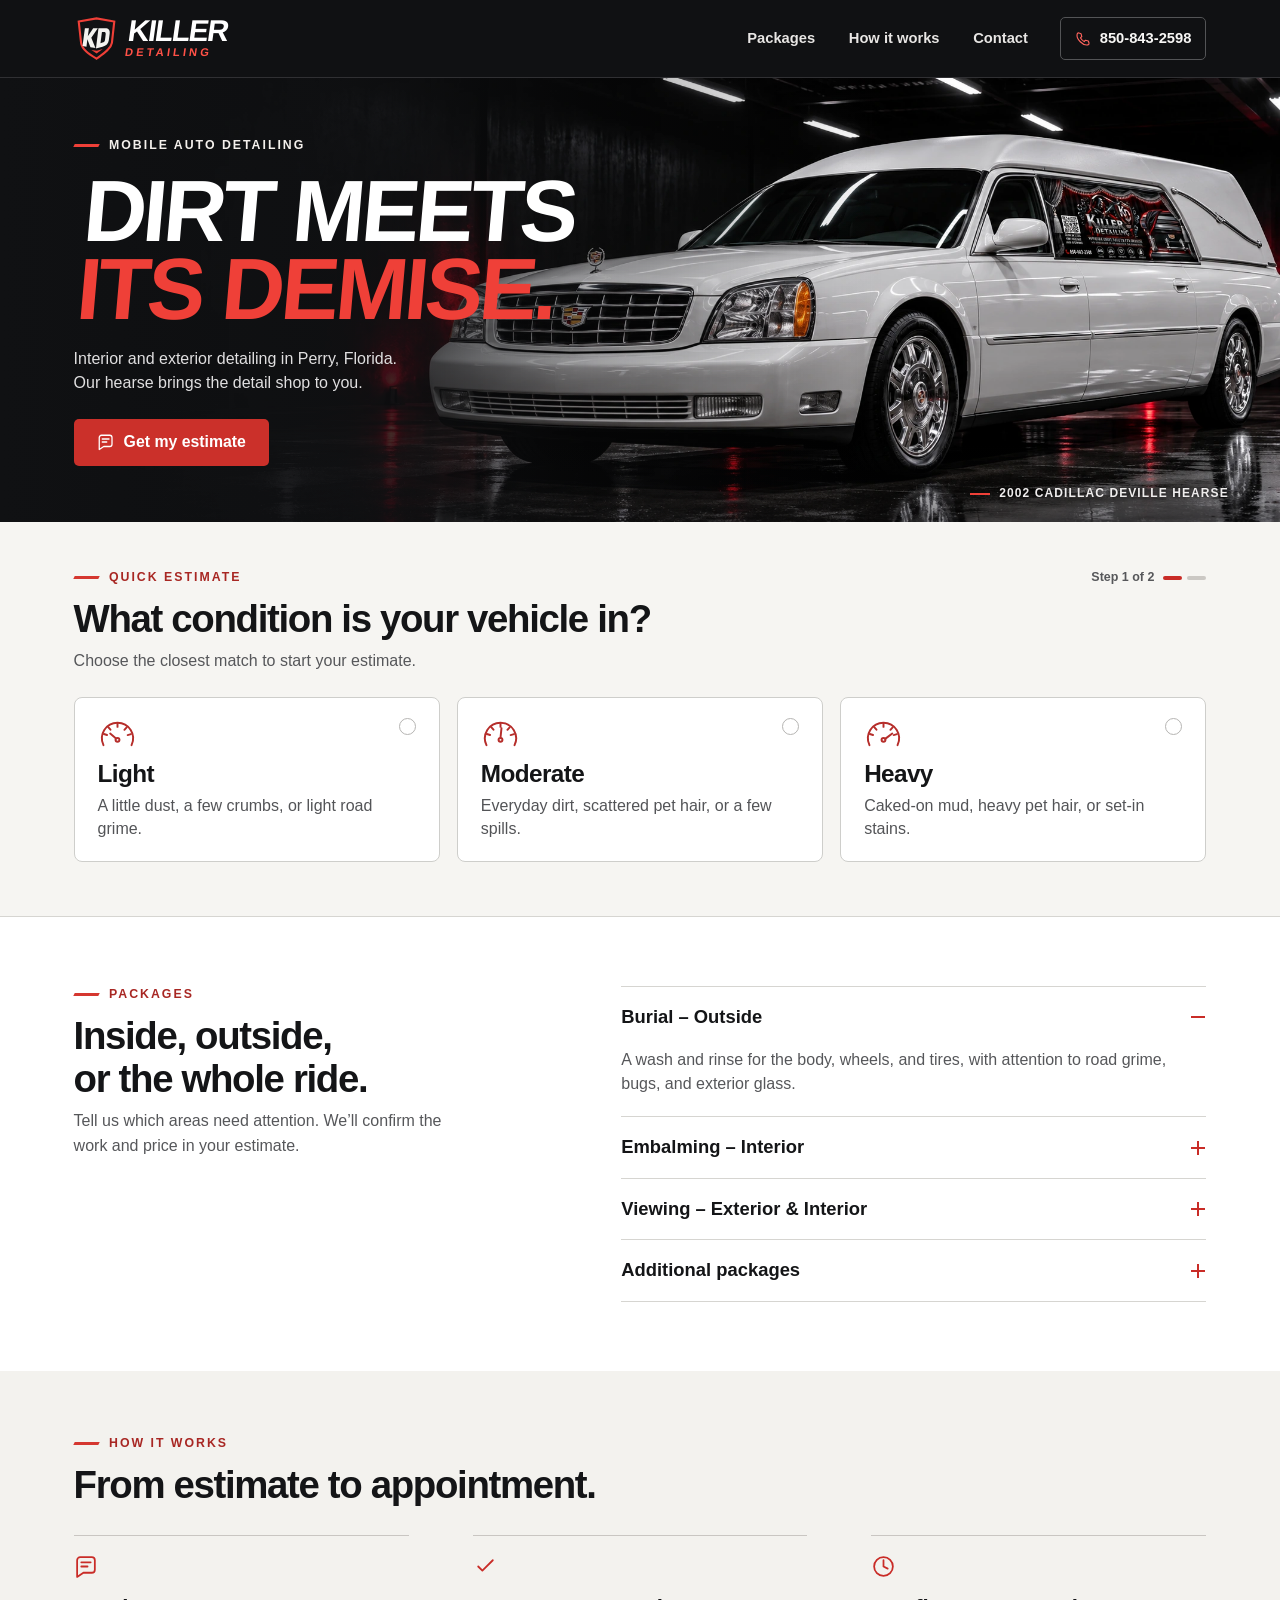
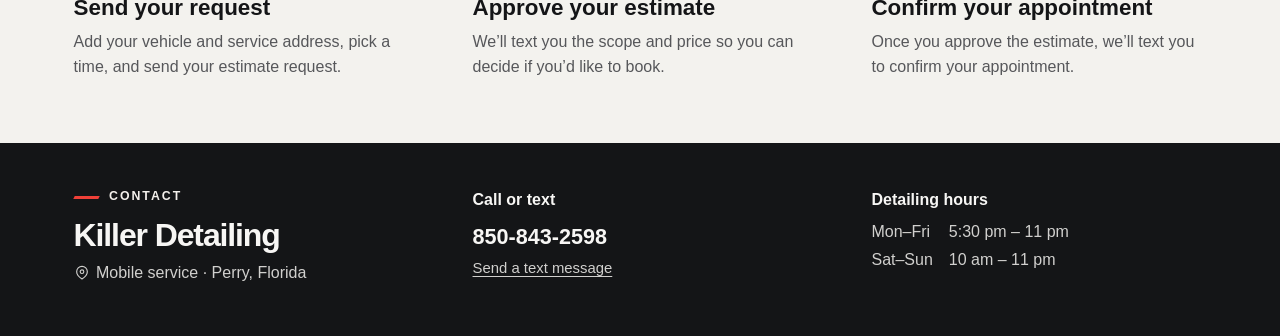
==== commit 5a10de98: "Fix preview estimate phone field and submission" ====
--- a/index.html
+++ b/index.html
@@ -82,9 +82,15 @@
         <div id="details-step" hidden>
           <h2 id="vehicle-title" tabindex="-1">Tell us about your vehicle.</h2>
           <div class="selection-line"><span>Vehicle condition <strong id="chosen-condition"></strong></span><button id="change-condition" type="button" class="text-action">Change</button></div>
-          <form id="estimate-form">
+          <form id="estimate-form"><label hidden>Website<input id="website" tabindex="-1" autocomplete="off"></label>
             <div class="form-grid">
-              <label>Vehicle<input id="vehicle" required maxlength="100" placeholder="e.g. 2018 Toyota Camry" autocomplete="off"></label>
+              <label>Customer name<input id="customer-name" autocomplete="name" required maxlength="140"></label>
+              <label>Email<input id="email" type="email" required maxlength="254" autocomplete="email"></label>
+              <label>Phone<input id="customer-phone" type="tel" required maxlength="40" autocomplete="tel"></label>
+              <label>Vehicle year<input id="year" required pattern="[0-9]{4}" maxlength="4" inputmode="numeric"></label>
+              <label>Make<input id="make" required maxlength="80"></label>
+              <label>Model<input id="model" required maxlength="80"></label>
+              <label>Vehicle type<select id="vehicle-type" required><option value="">Choose a type</option><option>Car</option><option>SUV</option><option>Truck</option><option>Van</option><option>Other</option></select></label>
               <label>Package<select id="service">
                   <option>Help me choose</option>
                     <option>Burial – Outside</option>
@@ -120,7 +126,7 @@
               <button id="retry-times" type="button" class="text-action" hidden>Check times again</button>
               <label class="flexible-time"><input id="flexible-time" type="checkbox"> Arrange a time with me by text</label>
             </fieldset>
-            <div class="submit-row"><button type="submit" class="button primary"><svg class="icon"><use href="#message"/></svg>Open text message</button><p>Your request opens in your texting app.<br>Tap send there to reach Killer Detailing.</p></div>
+            <div class="submit-row"><button type="submit" class="button primary"><svg class="icon"><use href="#message"/></svg>Send estimate request</button><p>We’ll review your request and contact you with an estimate.</p></div>
             <details class="copy-panel"><summary>Sending from a computer?</summary><p>Copy your request and text it to <a href="tel:+18508432598">850-843-2598</a>.</p><button type="button" id="copy-request" class="button outline">Copy request</button><textarea id="message-preview" aria-label="Estimate request to copy" rows="5" readonly hidden></textarea></details>
             <p id="form-status" role="status" aria-live="polite"></p>
           </form>
@@ -138,7 +144,7 @@
       </div>
     </section>
     <section class="process" id="process" aria-labelledby="process-title"><div class="wrap"><div class="eyebrow"><i></i>How it works</div><h2 id="process-title">From estimate to appointment.</h2><div class="process-grid">
-      <article><svg class="icon"><use href="#message"/></svg><h3>Text your request</h3><p>Add your vehicle and service address, pick a time, and send your estimate request.</p></article>
+      <article><svg class="icon"><use href="#message"/></svg><h3>Send your request</h3><p>Add your vehicle and service address, pick a time, and send your estimate request.</p></article>
       <article><svg class="icon"><use href="#check"/></svg><h3>Approve your estimate</h3><p>We’ll text you the scope and price so you can decide if you’d like to book.</p></article>
       <article><svg class="icon"><use href="#clock"/></svg><h3>Confirm your appointment</h3><p>Once you approve the estimate, we’ll text you to confirm your appointment.</p></article>
     </div></div></section>
@@ -146,7 +152,6 @@
   <footer id="contact"><div class="wrap footer-grid"><div><div class="eyebrow on-dark"><i></i>Contact</div><h2>Killer Detailing</h2><p><svg class="icon"><use href="#pin"/></svg>Mobile service · Perry, Florida</p></div><div><h3>Call or text</h3><a class="footer-phone" href="tel:+18508432598">850-843-2598</a><a class="footer-text" href="sms:+18508432598">Send a text message</a></div><div><h3>Detailing hours</h3><dl class="hours"><dt>Mon–Fri</dt><dd>5:30 pm – 11 pm</dd><dt>Sat–Sun</dt><dd>10 am – 11 pm</dd></dl></div></div></footer>
 <script>"use strict";
 
-const businessPhone = "+18508432598";
 const firstStep = document.getElementById("condition-step");
 const detailsStep = document.getElementById("details-step");
 const form = document.getElementById("estimate-form");
@@ -256,13 +261,22 @@
   preview.hidden = true;
 }
 
+function fieldValue(id) {
+  return document.getElementById(id).value.trim();
+}
+
+function serviceAddress() {
+  return [fieldValue("street"), fieldValue("unit"), fieldValue("city"), fieldValue("state").toUpperCase() + " " + fieldValue("zip")].filter(Boolean).join(", ");
+}
+
 function requestText() {
-  const value = id => document.getElementById(id).value.trim();
+  const value = fieldValue;
   const lines = [
     "Hi Killer Detailing! I’d like an estimate.",
-    "Vehicle: " + value("vehicle"),
+    "Customer name: " + value("customer-name"),
+    "Vehicle: " + [value("year"), value("make"), value("model"), value("vehicle-type")].join(" "),
     "Condition: " + condition,
-    "Service address: " + [value("street"), value("unit"), value("city"), value("state").toUpperCase() + " " + value("zip")].filter(Boolean).join(", "),
+    "Service address: " + serviceAddress(),
     "Requested appointment: " + (flexible.checked ? "Arrange by text" : appointmentLabel.format(new Date(timeField.value)) + " Eastern"),
     "Package: " + value("service")
   ];
@@ -271,7 +285,7 @@
 }
 
 function validateRequest() {
-  for (const id of ["vehicle", "street", "city", "state", "zip"]) {
+  for (const id of ["customer-name", "email", "customer-phone", "year", "make", "model", "vehicle-type", "street", "city", "state", "zip"]) {
     const input = document.getElementById(id);
     input.setCustomValidity(input.value.trim() ? "" : "Please fill in this field.");
   }
@@ -295,14 +309,29 @@
   clearFeedback();
 });
 
-form.addEventListener("submit", event => {
+form.addEventListener("submit", async event => {
   event.preventDefault();
-  if (!validateRequest()) return;
-  const isAppleMobile = /iPad|iPhone|iPod/.test(navigator.userAgent) ||
-    (navigator.platform === "MacIntel" && navigator.maxTouchPoints > 1);
-  const separator = isAppleMobile ? "&" : "?";
-  statusMessage.textContent = "Finish sending in your texting app. If it didn’t open, use the copy option above.";
-  window.location.href = "sms:" + businessPhone + separator + "body=" + encodeURIComponent(requestText());
+  const submitButton = form.querySelector('[type="submit"]');
+  if (submitButton.disabled || !validateRequest()) return;
+  const data = new FormData();
+  const fields = { name: "customer-name", email: "email", phone: "customer-phone", year: "year", make: "make", model: "model", vehicleType: "vehicle-type", website: "website" };
+  for (const [field, id] of Object.entries(fields)) data.set(field, fieldValue(id));
+  data.set("services", fieldValue("service").split(" – ")[0]);
+  data.set("serviceAddress", serviceAddress());
+  if (!flexible.checked) data.set("preferredDate", dayField.value);
+  data.set("condition", requestText());
+  submitButton.disabled = true;
+  statusMessage.textContent = "Sending your estimate request…";
+  try {
+    const response = await fetch("/api/requests", { method: "POST", body: data, credentials: "same-origin" });
+    const result = await response.json();
+    if (!response.ok || !result.ok) throw new Error(result.error || "Please try again.");
+    statusMessage.textContent = "Estimate request received. We’ll contact you after reviewing it.";
+    form.addEventListener("input", () => { submitButton.disabled = false; }, { once: true });
+  } catch {
+    submitButton.disabled = false;
+    statusMessage.textContent = "We couldn’t confirm your request. Try again or use the copy option to text us.";
+  }
 });
 
 document.getElementById("copy-request").addEventListener("click", async () => {
